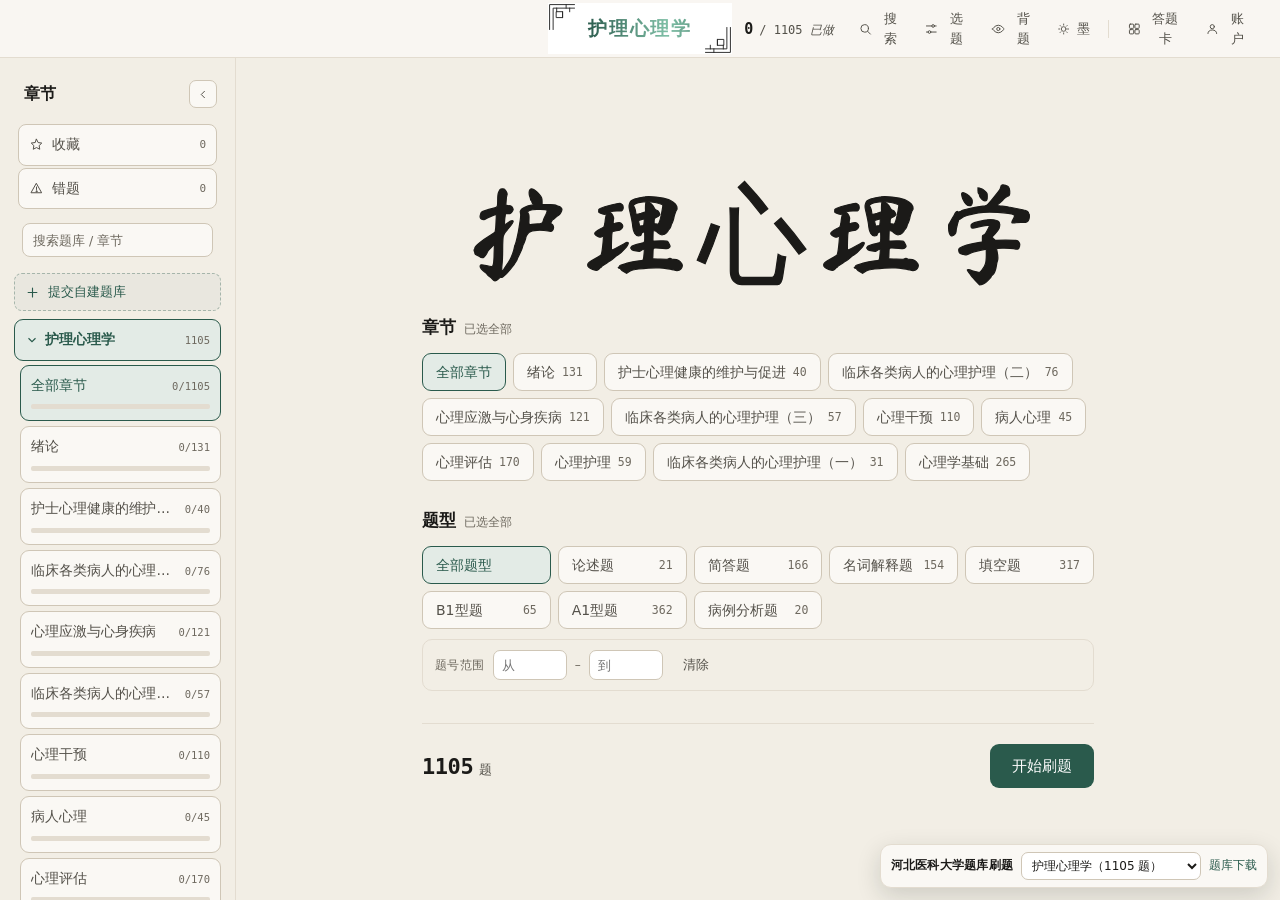
==== docs/index.html @ d05ee745 "新增忘记密码（验证码重置）+ 修复切课后筛选项残留导致题目为 0" ====
<!doctype html>
<html lang="zh-CN">
<head>
<meta charset="utf-8">
<meta name="viewport" content="width=device-width, initial-scale=1, viewport-fit=cover">
<title>冀医刷题</title>
<link rel="stylesheet" href="app.css">

<link rel="stylesheet" href="web.css">
<script src="mock-chrome.js"></script>
<script src="config.js"></script>
<script src="web-supabase.js"></script>
<script>window.__WEB_MODE__ = true;</script>
</head>
<body data-view="setup">
<div class="web-bar">
  <a class="web-brand" href="./">河北医科大学题库刷题</a>
  <select id="webCourse" title="切换题库"></select>
  <a class="web-link" href="download.html">题库下载</a>
</div>

<div class="drill-boot" id="drillBoot">
  <div class="boot-title" id="drillBootText">正在读取题库…</div>
  <div class="boot-bar"><i id="drillBar"></i></div>
  <div class="boot-sub" id="drillBootSub">请稍候</div>
  <div class="boot-hint" id="drillBootHint"></div>
</div>

<div class="rail-scrim" id="railScrim" aria-hidden="true"></div>
<div class="page-orn" aria-hidden="true" style="display:none">
  <svg class="po tl" viewBox="0 0 18 18"><path d="M.5 13.6C.5 6.6 6.6.5 13.6.5"/><path d="M.5 8.4C.5 4.2 4.2.5 8.4.5"/><path d="M13.6.5c2.6 0 3.9 1.5 3.3 3.3-.6 1.6-2.6 1.6-3.2.2"/></svg>
  <svg class="po tr" viewBox="0 0 18 18"><path d="M.5 13.6C.5 6.6 6.6.5 13.6.5"/><path d="M.5 8.4C.5 4.2 4.2.5 8.4.5"/><path d="M13.6.5c2.6 0 3.9 1.5 3.3 3.3-.6 1.6-2.6 1.6-3.2.2"/></svg>
  <svg class="po bl" viewBox="0 0 18 18"><path d="M.5 13.6C.5 6.6 6.6.5 13.6.5"/><path d="M.5 8.4C.5 4.2 4.2.5 8.4.5"/><path d="M13.6.5c2.6 0 3.9 1.5 3.3 3.3-.6 1.6-2.6 1.6-3.2.2"/></svg>
  <svg class="po br" viewBox="0 0 18 18"><path d="M.5 13.6C.5 6.6 6.6.5 13.6.5"/><path d="M.5 8.4C.5 4.2 4.2.5 8.4.5"/><path d="M13.6.5c2.6 0 3.9 1.5 3.3 3.3-.6 1.6-2.6 1.6-3.2.2"/></svg>
</div>



<div class="auth" id="account" data-open="false">
  <div class="auth-card">
    <button class="auth-close" id="accClose" aria-label="关闭">×</button>
    <h2 class="auth-title">我的账户</h2>
    <p class="auth-sub" id="accSub">用学号注册的账号</p>
    <div class="acc-verify" id="accVerify">
      <span class="acc-badge" id="accBadge">未认证</span>
      <button type="button" class="acc-apply" id="accApply">申请认证</button>
    </div>

    <div class="acc-stats">
      <div class="acc-stats-title">学习统计</div>
      <div class="acc-stats-rows">
        <div><span>今天</span><b id="accToday">0 题 · 0 分钟</b></div>
        <div><span>本周</span><b id="accWeek">0 题 · 0 分钟</b></div>
        <div><span>本月</span><b id="accMonth">0 题 · 0 分钟</b></div>
      </div>
      <div class="acc-stats-foot">
        <span>正确率 <b id="accRate">0%</b></span>
        <button type="button" class="acc-more" id="accStatsMore">查看详细 →</button>
      </div>
    </div>
    <label class="auth-field"><span>昵称</span><input id="accNick" maxlength="16" placeholder="冀医12345"></label>
    <p class="auth-msg" id="accMsg"></p>
    <div class="auth-acts">
      <button class="btn btn-primary" id="accSave">保存昵称</button>
      <button class="btn btn-ghost" id="accLogout">退出登录</button>
    </div>

    <div class="acc-pwd">
      <button type="button" class="acc-pwd-toggle" id="accPwdToggle">修改密码</button>
      <div class="acc-pwd-form" id="accPwdForm" hidden>
        <label class="auth-field"><span>当前密码</span><input id="accPwdOld" type="password" autocomplete="current-password" placeholder="现在用的密码"></label>
        <label class="auth-field"><span>新密码</span><input id="accPwdNew" type="password" autocomplete="new-password" placeholder="至少 8 位"></label>
        <label class="auth-field"><span>再输一次</span><input id="accPwdNew2" type="password" autocomplete="new-password" placeholder="再输一次新密码"></label>
        <p class="bank-msg" id="accPwdMsg"></p>
        <div class="auth-acts">
          <button class="btn btn-primary" id="accPwdSave">确认修改</button>
        </div>
      </div>
    </div>

    <div class="acc-pwd">
      <button type="button" class="acc-pwd-toggle" id="accProgToggle">进度导出 / 导入</button>
      <div class="acc-pwd-form" id="accProgForm" hidden>
        <p class="hint" style="font-size:11.5px;color:var(--ink-3);line-height:1.7;margin:0">
          换设备时：先点「导出」复制这段文字，到新设备里粘进下面的框，再点「导入」。
        </p>
        <textarea id="accProgJson" rows="4" style="width:100%;box-sizing:border-box;border:1px solid var(--line);border-radius:8px;padding:8px;font:12px/1.6 ui-monospace,Menlo,Consolas,monospace;resize:vertical"></textarea>
        <div class="auth-acts">
          <button type="button" class="btn btn-ghost" id="accProgExport">导出到文本框</button>
          <button type="button" class="btn btn-primary" id="accProgImport">从文本框导入</button>
        </div>
        <p class="bank-msg" id="accProgMsg"></p>
      </div>
    </div>
  </div>
</div>

<div class="auth" id="auth" data-open="false">
  <div class="auth-card">
    <button class="auth-close" id="authClose" aria-label="关闭">×</button>
    <h2 class="auth-title">登录 / 注册</h2>
    <p class="auth-sub">用学号注册，昵称自动生成，之后可以改。</p>
    <label class="auth-field"><span>学号</span><input id="authSid" inputmode="numeric" autocomplete="username" placeholder="2401xxxxxxxx"></label>
    <label class="auth-field"><span>密码</span><input id="authPass" type="password" autocomplete="current-password" placeholder="至少 8 位"></label>
    <p class="auth-msg" id="authMsg"></p>
    <div class="auth-acts">
      <button class="btn btn-primary" id="authLogin">登录</button>
      <button class="btn btn-ghost" id="authRegister">注册新账号</button>
    </div>
    <button type="button" class="auth-forgot" id="authForgot">忘记密码？</button>

    <div class="auth-reset" id="authReset" hidden>
      <p class="auth-sub" style="margin:4px 0 10px">输入学号申请验证码，找管理员要验证码后填进来重置。</p>
      <label class="auth-field"><span>学号</span><input id="resetSid" inputmode="numeric" placeholder="注册时用的学号"></label>
      <label class="auth-field"><span>验证码</span><input id="resetCode" inputmode="numeric" placeholder="6 位数字"></label>
      <label class="auth-field"><span>新密码</span><input id="resetPass" type="password" autocomplete="new-password" placeholder="至少 8 位"></label>
      <div class="auth-acts">
        <button class="btn btn-ghost" id="resetRequest">申请验证码</button>
        <button class="btn btn-primary" id="resetApply">重置密码</button>
      </div>
      <p class="auth-msg" id="resetMsg"></p>
      <button type="button" class="auth-forgot" id="resetBack">← 回到登录</button>
    </div>
  </div>
</div>
<header class="topbar">
  <div class="top-lead">
    <button class="rail-open" id="btnRailOpen" aria-label="打开侧栏" aria-controls="rail">
      <svg viewBox="0 0 24 24" aria-hidden="true"><path d="M4 7h16M4 12h16M4 17h16"/></svg>
    </button>
  </div>
  <div class="brand">
    <div class="brand-frame">
      <b id="brandName">题库</b>
    </div>
  </div>
  <div class="top-right">
    <div class="meter"><b id="doneN">0</b><span>/ <span id="totalN">734</span><em class="lbl"> 已做</em></span></div>
    <div class="top-acts">
      <button class="icon-btn" id="btnSearch" title="搜索题目" aria-label="搜索题目">
        <svg viewBox="0 0 24 24"><circle cx="11" cy="11" r="6.2"/><path d="M15.8 15.8L20.4 20.4"/></svg><span>搜索</span>
      </button>
      <button class="icon-btn" id="btnSetup" title="重新选择题型" aria-label="重新选择题型">
        <svg viewBox="0 0 24 24"><path d="M4 7h9M17 7h3M4 17h3M11 17h9"/><circle cx="15" cy="7" r="2.2"/><circle cx="9" cy="17" r="2.2"/></svg><span>选题</span>
      </button>
      <button class="icon-btn" id="btnMode" title="切换刷题 / 背题" aria-label="切换刷题或背题" aria-pressed="false">
        <svg viewBox="0 0 24 24"><path d="M2.6 12S6.2 5.8 12 5.8 21.4 12 21.4 12 17.8 18.2 12 18.2 2.6 12 2.6 12z"/><circle cx="12" cy="12" r="2.6"/></svg><span>背题</span>
      </button>
      <button class="icon-btn" id="btnTheme" title="切换主题">
        <svg viewBox="0 0 24 24"><circle cx="12" cy="12" r="4.2"/><path d="M12 3v2M12 19v2M3 12h2M19 12h2M5.6 5.6l1.4 1.4M17 17l1.4 1.4M18.4 5.6L17 7M7 17l-1.4 1.4"/></svg><span id="themeName">墨</span>
      </button>
      <div class="divider"></div>
      <button class="icon-btn" id="btnSheet" title="答题卡">
        <svg viewBox="0 0 24 24"><rect x="4" y="4" width="7" height="7" rx="1.4"/><rect x="13" y="4" width="7" height="7" rx="1.4"/><rect x="4" y="13" width="7" height="7" rx="1.4"/><rect x="13" y="13" width="7" height="7" rx="1.4"/></svg><span>答题卡</span>
      </button>
      <button class="icon-btn" id="btnAccount" title="我的账户" hidden>
        <svg viewBox="0 0 24 24"><circle cx="12" cy="8.2" r="3.4"/><path d="M4.8 19.4c0-3.6 3.2-5.8 7.2-5.8s7.2 2.2 7.2 5.8"/></svg><span>账户</span>
      </button>
    </div>
  </div>
  <div class="global-track"><i id="globalBar"></i></div>
</header>

<div class="layout">
  <aside class="rail" id="rail">
    <div class="rail-head">
      <span class="rail-title">章节</span>
      <button class="rail-toggle" id="btnRail" aria-label="折叠侧栏" aria-expanded="true">
        <svg viewBox="0 0 24 24" aria-hidden="true"><path d="M14.5 6.5L9 12l5.5 5.5"/></svg>
      </button>
    </div>
    <div class="rail-jumps">
      <button class="rail-jump" data-kind="star" id="jumpStar">
        <svg viewBox="0 0 24 24" aria-hidden="true"><path d="M12 3.6l2.6 5.3 5.8.8-4.2 4.1 1 5.8-5.2-2.7-5.2 2.7 1-5.8L3.6 9.7l5.8-.8z"/></svg>
        <span class="t">收藏</span><span class="n" id="jumpStarN">0</span>
      </button>
      <button class="rail-jump" data-kind="wrong" id="jumpWrong" aria-expanded="false">
        <svg viewBox="0 0 24 24" aria-hidden="true"><path d="M12 4.2l8.2 14.6H3.8z"/><path d="M12 9.6v4"/><circle cx="12" cy="16.4" r=".9"/></svg>
        <span class="t">错题</span><span class="n" id="jumpWrongN">0</span>
      </button>
    </div>
    <div class="rail-search">
      <input id="railSearch" type="search" placeholder="搜索题库 / 章节" autocomplete="off">
    </div>
    <div id="railList"></div>
    <div class="rail-foot">
      <button id="btnStats" class="rail-stats-btn">
        <svg viewBox="0 0 24 24" aria-hidden="true"><path d="M4 20V10M10 20V4M16 20v-7M22 20H2"/></svg>
        <span>学习统计</span>
      </button>
      <button id="btnCache" class="rail-stats-btn">
        <svg viewBox="0 0 24 24" aria-hidden="true"><path d="M4 7h16M9 7V4h6v3M6 7l1 13h10l1-13"/></svg>
        <span>题库缓存</span>
      </button>
      <button id="btnAddQ" class="rail-stats-btn">
        <svg viewBox="0 0 24 24" aria-hidden="true"><path d="M12 5v14M5 12h14"/></svg>
        <span>新增题目</span>
      </button>
      <button id="btnReset">重置全部进度</button>
      <span class="hint" id="railHint">进度只存在这台设备上，不上传。</span>
    </div>
  </aside>

  <main class="stage">
    <section class="setup" id="setup">
      <div class="setup-inner">
        <header class="setup-head">
          <div class="crest">
            <h1 class="crest-title">流行病学</h1>
          </div>
        </header>

        <div class="setup-group">
          <div class="setup-label">章节 <span class="hint" id="chHint">已选全部</span></div>
          <div class="chips" id="chipsCh"></div>
        </div>

        <div class="setup-group">
          <div class="setup-label">题型 <span class="hint" id="typeHint">已选全部</span></div>
          <div class="chips chips-grid" id="chipsType"></div>
        </div>

        <div class="setup-range">
          <span class="setup-range-label">题号范围</span>
          <input id="rangeFrom" type="number" min="1" inputmode="numeric" placeholder="从">
          <span class="setup-range-dash">–</span>
          <input id="rangeTo" type="number" min="1" inputmode="numeric" placeholder="到">
          <button type="button" class="mini" id="rangeClear">清除</button>
        </div>

        <div class="setup-foot">
          <div class="setup-count"><b id="pickCount">734</b> 题<span id="pickNote"></span></div>
          <div class="setup-acts">
            <button class="btn btn-ghost" id="btnResume" hidden>继续上次</button>
            <button class="btn btn-primary" id="btnStart">开始刷题</button>
          </div>
        </div>
      </div>
    </section>

    <section class="listview" id="listview">
      <div class="lv-inner">
        <header class="lv-head">
          <h2 id="lvTitle">收藏</h2>
          <span class="sub" id="lvSub"></span>
          <button class="btn btn-ghost lv-reset" id="btnResetRange" hidden>重刷这一范围</button>
        </header>
        <div class="lv-filter" id="lvChapterBox" hidden>
          <span class="lv-filter-label">章节</span>
          <div class="lv-types" id="lvChapters"></div>
        </div>
        <div class="lv-filter" id="lvFailBox" hidden>
          <span class="lv-filter-label">错了</span>
          <div class="lv-types" id="lvFails"></div>
        </div>
        <div class="lv-filter" id="lvStreakBox" hidden>
          <span class="lv-filter-label">连对</span>
          <div class="lv-types" id="lvStreaks"></div>
        </div>
        <div class="lv-filter">
          <span class="lv-filter-label">题型</span>
          <div class="lv-types" id="lvTypes"></div>
        </div>
        <div class="lv-grid" id="lvGrid"></div>
        <div class="lv-legend">
          <span><i data-s="2"></i>会了</span>
          <span><i data-s="1"></i>模糊</span>
          <span><i data-s="0"></i>不会</span>
          <span><i data-s=""></i>没做</span>
        </div>
        <p class="lv-empty" id="lvEmpty" hidden></p>
      </div>
    </section>

    <div class="stage-main">
    <article class="card" id="card" aria-live="polite">
      <div class="card-meta">
        <span class="qno" id="qno">Q 001</span>
        <span class="badge" id="qtype">简答题</span>
        <button class="star-btn" id="btnStar" aria-pressed="false" aria-label="收藏这道题" title="收藏">
          <svg viewBox="0 0 24 24"><path d="M12 3.6l2.6 5.3 5.8.8-4.2 4.1 1 5.8-5.2-2.7-5.2 2.7 1-5.8L3.6 9.7l5.8-.8z"/></svg>
        </button>
        <span class="chap-tag" id="qchap">绪论</span>
      </div>
      <div class="card-body">
        <h1 class="stem" id="stem"></h1>
        <ul class="opts" id="opts" hidden></ul>
        <p class="opts-note" id="optsNote" hidden></p>
        <div class="answer" id="answer">
          <div class="ans-head"><i class="dot"></i>结果 · 标准答案</div>
          <div class="ans-body" id="ansBody"></div>
        </div>

        <section class="explain" id="explain" hidden>
          <div class="explain-head">
            <h3>解析<span class="ex-ver" id="exVer"></span></h3>
            <div class="explain-acts">
              <button type="button" class="ex-btn" id="exHistory" hidden>历史</button>
              <button type="button" class="ex-btn" id="exEdit" hidden>编辑</button>
              <button type="button" class="ex-btn ex-del" id="exDelete" hidden>删除</button>
            </div>
          </div>
          <div class="explain-meta" id="exMeta"></div>
          <div class="explain-body" id="exBody"></div>
          <p class="explain-empty" id="exEmpty" hidden>还没有解析，来做第一个写的人。</p>
          <form class="explain-form" id="exForm" hidden>
            <textarea id="exInput" rows="4" maxlength="4000" placeholder="写解析：这题考什么、为什么选它、容易错在哪…"></textarea>
            <div class="explain-form-acts">
              <span class="explain-msg" id="exMsg"></span>
              <button type="button" class="btn btn-ghost" id="exCancel">取消</button>
              <button type="submit" class="btn btn-primary" id="exSave">保存</button>
            </div>
          </form>
        </section>

        <section class="discuss" id="discuss" hidden>
          <div class="discuss-head">
            <h3>讨论<span class="dn" id="discussN">0</span></h3>
            <button type="button" class="discuss-login" id="discussLogin" hidden>登录后发言</button>
            <button type="button" class="discuss-me" id="discussMe" hidden>我的账户</button>
          </div>
          <div class="discuss-bar">
            <div class="discuss-sort" id="discussSort">
              <button type="button" data-sort="likes" data-on="1">最赞</button>
              <button type="button" data-sort="new" data-on="0">最新</button>
            </div>
            <button type="button" class="discuss-mistake" id="discussMistake" hidden>
              这题我也错了 <b>0</b>
            </button>
          </div>
          <div class="discuss-stat" id="discussStat" hidden></div>
          <form class="discuss-form" id="discussForm" hidden>
            <div class="discuss-field">
              <textarea id="discussInput" maxlength="500" rows="2" placeholder="说点什么：这题怎么记、哪里容易错…"></textarea>
              <span class="discuss-count" id="discussCount" hidden>至少写 6 个字</span>
            </div>
            <div class="discuss-tags" id="discussTags">
              <button type="button" class="dtag" data-tag="争议">有争议</button>
              <button type="button" class="dtag" data-tag="粗心">粗心错的</button>
              <button type="button" class="dtag" data-tag="不会">知识点不会</button>
              <button type="button" class="dtag" data-tag="考点">这是考点</button>
            </div>
            <div class="discuss-acts">
              <span class="discuss-hint" id="discussHint"></span>
              <button type="submit" class="btn btn-primary" id="discussSend">发送</button>
            </div>
          </form>
          <ul class="discuss-list" id="discussList"></ul>
          <button type="button" class="discuss-more" id="discussMore" hidden>展开全部</button>
          <div class="discuss-total">共 <b id="discussTotal">0</b> 条评论</div>
        </section>
      </div>

      <div class="card-acts">
        <button class="btn btn-primary" id="btnReveal"><span class="lbl">看答案</span> <kbd>空格</kbd></button>
        <button class="btn btn-ghost" id="btnSubmit" hidden>提交作答</button>
        <div class="rate" id="rate">
          <span class="rate-label">自评</span>
          <button data-r="2" aria-pressed="false"><span class="mark">1</span>会了</button>
          <button data-r="1" aria-pressed="false"><span class="mark">2</span>模糊</button>
          <button data-r="0" aria-pressed="false"><span class="mark">3</span>不会</button>
        </div>
        <div class="right">
          <button class="btn btn-ghost" id="btnPrev">上一题</button>
          <button class="btn btn-ghost" id="btnNext">下一题</button>
        </div>
      </div>
    </article>
    </div>

    <div class="stage-foot">
      <span class="pos"><b id="posN">1</b> / <span id="posT">734</span></span>
      <span id="filterTag" class="pos"></span>
      <span id="roundStat" class="round"></span>
      <div class="right">
        <button class="mini" id="btnOnlyStar">只看收藏</button>
        <button class="mini" id="btnRand">随机顺序</button>
        <button class="mini" id="btnOnlyTodo">只看没掌握</button>
      </div>
    </div>

    <div class="empty" id="empty">
      <h2>这个筛选下没有题</h2>
      <p>换个章节、题型或「只看没掌握」的开关试试。</p>
      <button class="btn btn-ghost" id="btnClearFilter">清除筛选</button>
    </div>
  </main>
</div>

<div class="sheet" id="sheet">
  <div class="sheet-scrim" data-act="close"></div>
  <div class="sheet-panel">
    <div class="sheet-top">
      <span class="sheet-title">答题卡</span>
      <span class="sheet-stats" id="sheetStats"></span>
      <div class="sheet-legend">
        <span class="lg"><i class="dotm" data-s="2"></i>会了</span>
        <span class="lg"><i class="dotm" data-s="1"></i>模糊</span>
        <span class="lg"><i class="dotm" data-s="0"></i>不会</span>
        <span class="lg"><i class="dotm" data-s=""></i>没做</span>
      </div>
      <button class="icon-btn" data-act="close" aria-label="关闭">✕</button>
    </div>
    <div class="sheet-body" id="sheetBody"></div>
  </div>
</div>

<div class="sheet" id="search">
  <div class="sheet-scrim" data-act="close-search"></div>
  <div class="sheet-panel">
    <div class="sheet-top">
      <span class="sheet-title">搜索</span>
      <select id="searchCourse" class="search-select" aria-label="选择题库"></select>
      <input id="searchInput" class="search-input" type="search" placeholder="搜索题干和标准答案" autocomplete="off" spellcheck="false">
      <button class="icon-btn" data-act="close-search" aria-label="关闭搜索">✕</button>
    </div>
    <div class="sheet-body" id="searchBody"></div>
  </div>
</div>

<!-- 新增题目 -->
<div class="addq-modal" id="addqModal" data-open="false" role="dialog" aria-modal="true" aria-label="新增题目">
  <div class="addq-box">
    <header class="addq-head">
      <b>新增题目</b>
      <button class="addq-close" id="addqClose" aria-label="关闭">×</button>
    </header>

    <div class="addq-target">
      <label class="addq-field"><span>加到题库</span><select id="addqCourse"></select></label>
      <label class="addq-field"><span>章节</span><select id="addqChapter"></select></label>
      <label class="addq-field"><span>题型</span><select id="addqType"></select></label>
      <div class="addq-newch">
        <button type="button" class="addq-mini" id="addqNewChapterBtn">＋新建章节</button>
        <input id="addqNewChapter" placeholder="新章节名" hidden>
      </div>
    </div>

    <div class="addq-tabs" id="addqTabs">
      <button type="button" data-m="text" aria-pressed="true">粘贴原文</button>
      <button type="button" data-m="form" aria-pressed="false">逐项填写</button>
      <button type="button" data-m="json" aria-pressed="false">题库文件</button>
    </div>

    <section class="addq-pane" id="addqPaneText">
      <p class="addq-tip">整段贴进来，能识别「题干 + A. B. C. D. E. 选项 + 答案」。一次可以贴多道，用空行隔开。</p>
      <textarea id="addqText" placeholder="1. 题干内容&#10;A. 选项一&#10;B. 选项二&#10;C. 选项三&#10;D. 选项四&#10;答案：B&#10;&#10;2. 下一道题…"></textarea>
    </section>

    <section class="addq-pane" id="addqPaneForm" hidden>
      <label class="addq-field"><span>题干</span><textarea id="addqStem" rows="2" placeholder="题干"></textarea></label>
      <div class="addq-opts" id="addqOpts"></div>
      <button type="button" class="addq-mini" id="addqAddOpt">＋加一个选项</button>
      <label class="addq-field"><span>答案</span><input id="addqAnswer" placeholder="A 或 A,C；主观题填参考答案"></label>
      <label class="addq-field"><span>解析</span><textarea id="addqEx" rows="2" placeholder="可留空"></textarea></label>
    </section>

    <section class="addq-pane" id="addqPaneJson" hidden>
      <p class="addq-tip">格式和提交自建题库一致（hebmu-bank-v1）。可以粘贴，也可以选文件（.json / .js，内容是 JSON）。</p>
      <textarea id="addqJson" placeholder='{ "format": "hebmu-bank-v1", "name": "…", "questions": [ … ] }'></textarea>
      <div class="addq-file">
        <label class="bank-file-btn">选择文件<input type="file" id="addqFile" accept=".json,.js,application/json" hidden></label>
        <span class="addq-file-name" id="addqFileName">未选择</span>
      </div>
    </section>

    <div class="addq-parse-row">
      <span class="addq-msg" id="addqMsg"></span>
      <button type="button" class="btn btn-primary" id="addqParse">解析</button>
    </div>

    <section class="addq-preview" id="addqPreview" hidden>
      <div class="addq-pv-head">
        <label class="addq-all"><input type="checkbox" id="addqAll" checked> 全选</label>
        <select id="addqTypeFilter" class="addq-type-filter"></select>
        <span class="addq-count" id="addqCount"></span>
      </div>
      <div class="addq-pv-list" id="addqPvList"></div>
      <div class="addq-pv-acts">
        <button type="button" class="btn btn-ghost" id="addqDiscard">清空</button>
        <button type="button" class="btn btn-primary" id="addqCommit">加入题库</button>
      </div>
    </section>

    <section class="addq-local" id="addqLocal">
      <div class="addq-local-head">我在本机加的题 <span id="addqLocalN">0</span></div>
      <div class="addq-local-list" id="addqLocalList"></div>
    </section>
  </div>
</div>

<!-- 解析历史 -->
<div class="hist-modal" id="histModal" data-open="false" role="dialog" aria-modal="true" aria-label="解析历史">
  <div class="hist-box">
    <header class="hist-head"><b>解析历史</b><button class="hist-close" id="histClose" aria-label="关闭">×</button></header>
    <div class="hist-list" id="histList"></div>
    <p class="hist-tip">只读：可以查看每一版和修改人，不提供回滚。</p>
  </div>
</div>

<script src="course-index.js"></script>
<script src="data.js"></script>
<script src="cache.js"></script>
<script src="app.js"></script>
<script src="web-boot.js"></script>

<!-- 学习统计弹窗 -->
<div class="stats-modal" id="statsModal" data-open="false" role="dialog" aria-modal="true" aria-label="学习统计">
  <div class="stats-box">
    <header class="stats-head">
      <b>学习统计</b>
      <button class="stats-close" id="statsClose" aria-label="关闭">×</button>
    </header>
    <div class="stats-tabs" id="statsTabs">
      <button data-r="day" aria-pressed="true">今天</button>
      <button data-r="week" aria-pressed="false">本周</button>
      <button data-r="month" aria-pressed="false">本月</button>
      <button data-r="all" aria-pressed="false">全部</button>
    </div>
    <div class="stats-nums">
      <div class="sn"><b id="snDone">0</b><span>做了</span></div>
      <div class="sn ok"><b id="snOk">0</b><span>对</span></div>
      <div class="sn bad"><b id="snBad">0</b><span>错</span></div>
    </div>
    <div class="stats-meta">
      <span>正确率 <b id="snRate">0%</b></span>
      <span>用时 <b id="snTime">0 分钟</b></span>
    </div>
    <div class="stats-chart" id="statsChart"></div>
  </div>
</div>
<!-- 自建题库导入 -->
<div class="bank-modal" id="bankModal" data-open="false" role="dialog" aria-modal="true" aria-label="提交自建题库">
  <div class="bank-box">
    <header class="bank-head">
      <b>提交自建题库</b>
      <button class="bank-close" id="bankClose" aria-label="关闭">×</button>
    </header>

    <div class="bank-tabs" id="bankTabs">
      <button data-t="prompt" aria-pressed="true">① 复制提示词</button>
      <button data-t="import" aria-pressed="false">② 导入题库</button>
    </div>

    <section class="bank-pane" id="panePrompt">
      <p class="bank-tip">把下面整段提示词复制给任意 AI（ChatGPT / DeepSeek / Kimi 都行），再把你手上的题目发它，它会输出标准 JSON。</p>
      <textarea class="bank-prompt" id="bankPrompt" readonly spellcheck="false"></textarea>
      <div class="bank-acts">
        <button class="btn btn-primary" id="copyPrompt">复制提示词</button>
      </div>
    </section>

    <section class="bank-pane" id="paneImport" hidden>
      <p class="bank-tip">把 AI 生成的 JSON 粘进来，或直接选文件。导入后会出现在左侧题库列表里，只存在你这台设备。</p>
      <textarea class="bank-json" id="bankJson" placeholder='粘贴 JSON，例如：&#10;{ "format": "hebmu-bank-v1", "name": "我的题库", "questions": [ ... ] }' spellcheck="false"></textarea>
      <div class="bank-file">
        <label class="bank-file-btn">选择 JSON 文件<input type="file" id="bankFile" accept=".json,application/json" hidden></label>
        <span class="bank-file-name" id="bankFileName">未选择文件</span>
      </div>
      <p class="bank-msg" id="bankMsg"></p>
      <div class="bank-acts">
        <button class="btn btn-ghost" id="bankSubmit">提交到服务器</button>
        <button class="btn btn-primary" id="bankImport">导入到本机</button>
      </div>
    </section>
  </div>
</div>
<!-- 题库缓存管理 -->
<div class="cache-modal" id="cacheModal" data-open="false" role="dialog" aria-modal="true" aria-label="题库缓存">
  <div class="cache-box">
    <header class="cache-head">
      <b>题库缓存</b>
      <button class="cache-close" id="cacheClose" aria-label="关闭">×</button>
    </header>
    <p class="cache-tip">缓存在本机的题库，删掉后下次打开会重新从学校拉取。</p>
    <div class="cache-list" id="cacheList"></div>
    <div class="cache-subs" id="cacheSubs" hidden>
      <div class="cache-sep">我提交的题目</div>
      <div class="cache-sub-list" id="cacheSubsList"></div>
    </div>
    <div class="cache-acts">
      <button class="btn btn-ghost" id="cacheClearAll">全部清除</button>
      <button class="btn btn-primary" id="cacheCloseBtn">关闭</button>
    </div>
  </div>
</div>
</body>
</html>
---- docs/app.css ----
@font-face{font-family:'BrushTitle';src:url([data-uri]) format('woff2');font-weight:400;font-style:normal;font-display:swap}
/* ---------- 设计变量（颜色、字体、尺寸） ---------- */
:root{
  --sans:"PingFang SC","Hiragino Sans GB","Microsoft YaHei","Source Han Sans SC",system-ui,-apple-system,sans-serif;
  --mono:ui-monospace,"Cascadia Mono","SF Mono",Menlo,Consolas,monospace;
  --r:14px;
  --ease:cubic-bezier(.22,1,.36,1);
  --topbar:58px;
  --rail:236px;

  /* ==========================================================================
     字号 · 想整体调大调小，只改下面的 --fs
     --------------------------------------------------------------------------
     --fs:   整体缩放系数。1 = 默认，1.15 = 放大 15%，0.9 = 缩小 10%。
             改完保存，然后在 edge://extensions 里点一次「刷新」，重开刷题页生效。
     下面各条是各类文字的基础字号（已经乘上 --fs）：
       想单独放大题干、但选项不变，就只改 --fs-stem 里的 20px，别动 --fs。
     注意：窄屏 / 矮屏还有两处按比例缩小（约 92% / 90%），那是乘在变量上的，
          所以这里调大之后，手机上也会跟着按比例变大，不用另外改。
     ========================================================================== */
  --fs: 1;
  --fs-stem:    calc(20px   * var(--fs));   /* 题干 */
  --fs-opt:     calc(15.5px * var(--fs));   /* 选项 */
  --fs-ans:     calc(16px   * var(--fs));   /* 标准答案 / 参考答案（灰框里） */
  --fs-explain: calc(13.5px * var(--fs));   /* 解析正文 */
  --fs-discuss: calc(14px   * var(--fs));   /* 讨论区正文 */

  /* ==========================================================================
     排版 · 空格、换行、段首缩进
     --------------------------------------------------------------------------
     这三个都是乘数，1 = 保持默认：
       --lh      行高（换行的松紧）。1.15 = 行距更松，0.9 = 更紧
       --indent  段首缩进。默认 0（不缩进）；写 2 就是首行缩进两个字
       --para    段落之间的空隙。1.3 = 题干和选项、解析之间更空一点
     只想让解析缩进、题干不缩进？把下面 .explain-body 里的 text-indent 改成 2em 即可，
     不要动 --indent（那是全局生效的）。
     ========================================================================== */
  --lh: 1;
  --indent: 0;
  --para: 1;
  /* 字间距（额外加的）：0 = 默认；0.5px 就是每个字之间再空半像素 */
  --tracking: 0;
}
html[data-theme="ink"]{
  --paper:#FAF8F4; --paper-2:#F2EEE5; --paper-3:#EDE8DD;
  --ink:#1B1A18; --ink-2:#54514A; --ink-3:#6E695F;
  --line:#E3DCD0; --line-2:#CFC6B6;
  --accent:#2A5A4C; --accent-ink:#FFFFFF; --accent-soft:#E3EBE6;
  --ok:#2C7157; --warn:#8A5D18; --bad:#A63A2C;
  --ok-soft:#E2EFE8; --warn-soft:#F4EBD8; --bad-soft:#F5E3DF;
  --sel:#DCE8E1;
  color-scheme:light;
}
html[data-theme="night"]{
  --paper:#141619; --paper-2:#1B1E22; --paper-3:#22262B;
  --ink:#E9E6DF; --ink-2:#A9A49A; --ink-3:#8C877E;
  --line:#2B3036; --line-2:#3B4149;
  --accent:#83B7A7; --accent-ink:#0E1214; --accent-soft:#1E2A27;
  --ok:#74BE9B; --warn:#D0A05C; --bad:#DF8577;
  --ok-soft:#182722; --warn-soft:#2A2418; --bad-soft:#2A1D1A;
  --sel:#243430;
  color-scheme:dark;
}
html[data-theme="sea"]{
  --paper:#F4F7FB; --paper-2:#E9EFF6; --paper-3:#DFE7F1;
  --ink:#161F2D; --ink-2:#4B5768; --ink-3:#5F6A7C;
  --line:#DBE2ED; --line-2:#C2CCDC;
  --accent:#1E3A66; --accent-ink:#FFFFFF; --accent-soft:#E2E9F3;
  --ok:#2A6C58; --warn:#996618; --bad:#A3392F;
  --ok-soft:#E1EDE8; --warn-soft:#F2EAD8; --bad-soft:#F4E2DE;
  --sel:#DDE6F2;
  color-scheme:light;
}

*{box-sizing:border-box}
[hidden]{display:none!important}
html,body{min-height:100%}
html{background:var(--paper-2)}
body{
  margin:0; background:transparent; color:var(--ink);
  font-family:var(--sans); font-size:16px; line-height:1.6;
  -webkit-font-smoothing:antialiased; text-rendering:optimizeLegibility;
  overscroll-behavior:none;
}
::selection{background:var(--sel);color:var(--ink)}
:focus-visible{outline:2px solid var(--accent); outline-offset:2px; border-radius:4px}
button{font:inherit;color:inherit;background:none;border:0;cursor:pointer}
button:disabled{opacity:.38;cursor:not-allowed}
*{scrollbar-width:thin;scrollbar-color:var(--line-2) transparent}
::-webkit-scrollbar{width:10px;height:10px}
::-webkit-scrollbar-thumb{background:var(--line-2);border-radius:99px;border:3px solid var(--paper)}
::-webkit-scrollbar-track{background:transparent}

/* ---------- 顶栏 ---------- */
.topbar{
  position:sticky;top:0;z-index:30;height:var(--topbar);
  display:grid;grid-template-columns:1fr auto 1fr;align-items:center;gap:12px;padding:0 20px;
  background:color-mix(in srgb,var(--paper) 88%,transparent);
  backdrop-filter:blur(12px);border-bottom:1px solid var(--line);
}
.top-lead{min-width:0}
.top-right{justify-self:end;display:flex;align-items:center;gap:14px;min-width:0}
.brand{justify-self:center;display:flex;align-items:center;min-width:0}
.brand-frame{
  position:relative;display:inline-flex;align-items:center;
  padding:10px clamp(30px,3vw,42px);background:#fff;
}
/* 两角回纹（双线回折），黑白 */
.brand-frame::before,
.brand-frame::after{
  content:'';position:absolute;width:26px;height:26px;pointer-events:none;
  background:url("data:image/svg+xml,%3Csvg xmlns='http://www.w3.org/2000/svg' viewBox='0 0 44 44'%3E%3Cg fill='none' stroke='%23111' stroke-width='1.6' stroke-linecap='square'%3E%3Cpath d='M1 43V1h42'/%3E%3Cpath d='M7 43V7h36'/%3E%3Cpath d='M13 13h10v10H13z'/%3E%3Cpath d='M13 7v6M23 13v10'/%3E%3Cpath d='M29 1v6M35 7v6'/%3E%3C/g%3E%3C/svg%3E") no-repeat center/contain;
  opacity:.9;
}
.brand-frame::before{left:1px;top:1px}
.brand-frame::after{right:1px;bottom:1px;transform:scale(-1,-1)}
.brand-frame b{
  font-size:19px;font-weight:700;letter-spacing:.09em;white-space:nowrap;padding:0 2px;
  background:linear-gradient(90deg,#2A5A4C,#7FBFA6,#2A5A4C,#1E2A26,#2A5A4C);
  background-size:300% 100%;
  -webkit-background-clip:text;background-clip:text;color:transparent;
  animation:brandflow 4s linear infinite;
}
@keyframes brandflow{0%{background-position:0% 50%}100%{background-position:300% 50%}}
.bg-glow{position:absolute;inset:0;width:100%;height:100%;overflow:visible;pointer-events:none}
.bg-glow rect{
  fill:none;stroke:var(--accent);stroke-width:1.2;vector-effect:non-scaling-stroke;
  stroke-dasharray:6 94;stroke-linecap:round;opacity:.75;
  animation:bgflow 7s linear infinite;
}
@keyframes bgflow{from{stroke-dashoffset:0}to{stroke-dashoffset:-100}}
.bfc{position:absolute;width:20px;height:20px;color:var(--accent);opacity:.85;overflow:visible;pointer-events:none}
.bfc path{fill:none;stroke:currentColor;stroke-width:1;stroke-linecap:round}
.bfc.tl{left:-1px;top:-1px}
.bfc.tr{right:-1px;top:-1px;transform:scaleX(-1)}
.bfc.bl{left:-1px;bottom:-1px;transform:scaleY(-1)}
.bfc.br{right:-1px;bottom:-1px;transform:scale(-1,-1)}
.meter{display:flex;align-items:baseline;gap:6px;font-family:var(--mono);font-size:12px;color:var(--ink-2);white-space:nowrap}
.meter b{font-size:15px;color:var(--ink);font-weight:600}
.top-acts{display:flex;align-items:center;gap:2px}
.icon-btn{
  height:34px;min-width:34px;padding:0 10px;border-radius:9px;display:inline-flex;align-items:center;justify-content:center;gap:6px;
  font-size:12.5px;color:var(--ink-2);letter-spacing:.01em;transition:background .18s var(--ease),color .18s
}
.icon-btn:hover{background:var(--paper-2);color:var(--ink)}
.icon-btn[aria-pressed="true"]{background:var(--accent-soft);color:var(--accent)}
.icon-btn svg{width:16px;height:16px;stroke:currentColor;fill:none;stroke-width:1.6;stroke-linecap:round;stroke-linejoin:round}
.divider{width:1px;height:18px;background:var(--line);margin:0 6px}
.global-track{position:absolute;left:0;right:0;bottom:-1px;height:2px;background:transparent}
.global-track i{display:block;height:100%;background:var(--accent);width:100%;transform:scaleX(0);transform-origin:left center;transition:transform .5s var(--ease)}

/* ---------- 整体布局 ---------- */
.layout{display:grid;grid-template-columns:var(--rail) 1fr;min-height:calc(100dvh - var(--topbar));position:relative;z-index:1;align-items:start}
.rail{
  border-right:1px solid var(--line);padding:22px 14px 16px;
  display:flex;flex-direction:column;gap:4px;
  position:sticky;top:var(--topbar);height:calc(100dvh - var(--topbar));overflow:auto;
}
.rail-head{
  display:flex;align-items:center;justify-content:space-between;gap:6px;
  padding:0 4px 10px 10px;
}
.rail-title{
  font-size:16px;font-weight:800;letter-spacing:.02em;color:var(--ink);
}
.rail-search{padding:0 8px 10px}
.rail-search input{
  width:100%;height:34px;padding:0 10px;border-radius:8px;
  border:1px solid var(--line-2);background:var(--paper);color:var(--ink);
  font:inherit;font-size:12.5px;
}
.rail-search input::placeholder{color:var(--ink-3)}
.rail-course{
  display:flex;align-items:center;gap:6px;width:100%;text-align:left;
  padding:9px 10px;border-radius:9px;margin-top:6px;
  background:var(--paper);border:1px solid var(--line-2);
  color:var(--ink-2);font-size:13.5px;font-weight:600;
}
.rail-course:hover{border-color:var(--ink-3);color:var(--ink)}
.rail-course[data-active="true"]{border-color:var(--accent);background:var(--accent-soft);color:var(--accent)}
.rail-course .cn{flex:1;min-width:0;overflow:hidden;text-overflow:ellipsis;white-space:nowrap}
.rail-course .cc{font-family:var(--mono);font-size:10.5px;font-weight:400;color:var(--ink-3)}
.rail-course .cv{width:14px;height:14px;flex:0 0 auto;transition:transform .2s}
.rail-course[data-open="true"] .cv{transform:rotate(90deg)}
.rail-chapters{padding:4px 0 6px 6px}
.rail-jumps{display:flex;flex-direction:column;gap:2px;padding:2px 4px 10px}
.rail-jump{
  display:flex;align-items:center;gap:8px;width:100%;text-align:left;
  padding:9px 10px;border-radius:8px;color:var(--ink-2);
  background:var(--paper);border:1px solid var(--line-2);
  transition:background .16s var(--ease),color .16s,border-color .16s;
}
.rail-jump:hover{background:var(--paper-2);color:var(--ink);border-color:var(--ink-3)}
.rail-jump svg{width:15px;height:15px;flex:0 0 auto;fill:none;stroke:currentColor;stroke-width:1.6;stroke-linejoin:round;stroke-linecap:round}
.rail-jump .t{font-size:13.5px;font-weight:500;flex:1}
.rail-jump .n{font-family:var(--mono);font-size:11px;color:var(--ink-3)}
.rail-jump[aria-current="true"]{background:var(--accent-soft);color:var(--accent)}
.rail-jump[aria-current="true"] .n{color:var(--accent)}
.rail-toggle{
  width:28px;height:28px;flex:0 0 auto;border-radius:7px;
  display:flex;align-items:center;justify-content:center;color:var(--ink-2);
  background:var(--paper);border:1px solid var(--line-2);
  transition:background .16s var(--ease),color .16s,border-color .16s;
}
.rail-toggle:hover{background:var(--paper-2);color:var(--ink);border-color:var(--ink-3)}
.rail-toggle svg{width:15px;height:15px;fill:none;stroke:currentColor;stroke-width:1.7;stroke-linecap:round;stroke-linejoin:round;transition:transform .24s var(--ease)}
body[data-rail="collapsed"] .rail-toggle svg{transform:rotate(180deg)}

body[data-rail="collapsed"] .layout{grid-template-columns:64px 1fr}
body[data-rail="collapsed"] .rail{padding:14px 8px}
body[data-rail="collapsed"] .rail-head{justify-content:center;padding:0}
body[data-rail="collapsed"] .rail-title,
body[data-rail="collapsed"] .rail-search,
body[data-rail="collapsed"] .rail-jumps,
body[data-rail="collapsed"] #railList,
body[data-rail="collapsed"] .rail-foot{display:none}
body[data-rail="collapsed"] .rail-toggle{
  width:40px;height:40px;border-radius:10px;
  background:var(--accent);color:var(--accent-ink);border-color:var(--accent);
}
body[data-rail="collapsed"] .rail-toggle:hover{background:var(--accent);color:var(--accent-ink);filter:brightness(1.08)}
body[data-rail="collapsed"] .rail-toggle svg{width:18px;height:18px;stroke-width:2}
.rail-item{
  position:relative;display:block;width:100%;text-align:left;
  padding:9px 10px 11px;border-radius:9px;color:var(--ink-2);
  background:var(--paper);border:1px solid var(--line-2);
  margin-bottom:5px;
  transition:background .16s var(--ease),color .16s,border-color .16s;
}
.rail-item:hover{background:var(--paper-2);color:var(--ink);border-color:var(--ink-3)}
.rail-item[aria-current="true"]{background:var(--accent-soft);color:var(--accent);border-color:var(--accent)}
.rail-item .row{display:flex;align-items:baseline;gap:8px}
.rail-item .name{font-size:13.5px;letter-spacing:-.005em;flex:1;min-width:0;overflow:hidden;text-overflow:ellipsis;white-space:nowrap}
.rail-item .n{font-family:var(--mono);font-size:10.5px;color:var(--ink-3)}
.rail-line{display:flex;height:5px;background:var(--line);border-radius:2px;margin-top:8px;overflow:hidden}
.rail-line i{display:block;height:100%;width:0;transition:width .3s var(--ease)}
.rail-line i.bad{background:var(--bad)}
.rail-line i.ok{background:var(--ok, #2A5A4C)}
.rail-foot{margin-top:auto;padding:16px 10px 4px;display:flex;flex-direction:column;gap:10px;border-top:1px solid var(--line)}
.rail-foot button{
  position:relative;width:100%;height:46px;font-size:14.5px;letter-spacing:.02em;
  color:var(--ink-2);text-align:center;
  border:1px solid var(--line-2);background:var(--paper);
  transition:color .16s var(--ease),border-color .16s,background .16s;
}
.rail-foot button::after{
  content:"";position:absolute;left:-1px;right:-1px;bottom:-1px;height:4px;
  background:var(--accent);opacity:.8;transition:opacity .16s var(--ease);
}
.rail-foot button:hover{color:var(--accent);border-color:var(--accent);background:var(--accent-soft)}
.rail-foot button:hover::after{opacity:1}
.rail-foot button[data-armed="1"]{color:var(--bad);border-color:var(--bad)}
.rail-foot button[data-armed="1"]::after{background:var(--bad);opacity:1}
.rail-foot .hint{font-size:13px;color:var(--ink-2);line-height:1.5;padding:0;display:flex;align-items:baseline;gap:4px;flex-wrap:wrap}
.rail-foot .hint b{color:var(--bad);font-family:var(--mono);font-size:19px;font-weight:600;letter-spacing:-.02em;line-height:1}

/* ---------- 题目区 ---------- */
.stage{
  display:flex;flex-direction:column;align-items:center;
  padding:22px 24px 16px;gap:12px;min-width:0;
  min-height:calc(100dvh - var(--topbar));
}
.stage-main{
  width:100%;
  display:flex;justify-content:center;
}
.card{
  width:100%;max-width:768px;background:var(--paper);
  border:1px solid var(--line);border-radius:var(--r);
  display:flex;flex-direction:column;
}
.card-meta{
  display:flex;align-items:center;gap:10px;padding:18px 26px 0;flex-wrap:wrap;
}
.qno{font-family:var(--mono);font-size:21px;font-weight:600;color:var(--ink-2);letter-spacing:.06em;line-height:1.1}
.badge{
  font-size:11px;letter-spacing:.02em;padding:2.5px 8px;border-radius:6px;
  border:1px solid var(--line-2);color:var(--ink-2);
}
.chap-tag{font-size:15px;font-weight:500;color:var(--ink-2);margin-left:auto}
.star-btn{
  width:30px;height:30px;border-radius:8px;display:inline-flex;align-items:center;justify-content:center;
  color:var(--ink-3);margin:-4px 0 -4px 5px;transition:color .16s var(--ease),background .16s;
}
.star-btn svg{width:17px;height:17px;fill:none;stroke:currentColor;stroke-width:1.7;stroke-linejoin:round}
.star-btn:hover{background:var(--paper-2);color:var(--ink-2)}
.star-btn[aria-pressed="true"]{color:var(--accent)}
.star-btn[aria-pressed="true"] svg{fill:currentColor}
.card-body{padding:14px 26px 4px}
.stem{
  font-size:var(--fs-stem);line-height:calc(1.78 * var(--lh));font-weight:450;
  letter-spacing:calc(.002em + var(--tracking));
  text-indent:calc(var(--indent) * 1em);
  margin:0 0 4px;max-width:64ch;white-space:pre-wrap;word-break:break-word;
}
.stem .blank{color:var(--accent);letter-spacing:.2em}
.opts{list-style:none;padding:0;margin:calc(18px * var(--para)) 0 calc(6px * var(--para));display:flex;flex-direction:column;gap:calc(8px * var(--para))}
.opt{
  display:flex;gap:11px;align-items:flex-start;width:100%;text-align:left;
  padding:11px 14px;border:1px solid var(--line);border-radius:10px;
  background:var(--paper);line-height:calc(1.6 * var(--lh));font-size:var(--fs-opt);
  letter-spacing:var(--tracking);
  transition:border-color .16s var(--ease),background .16s;
}
.opt:hover{border-color:var(--line-2);background:var(--paper-2)}
.opt .k{font-family:var(--mono);font-size:12px;color:var(--ink-3);padding-top:2px}
.opt[aria-pressed="true"]{border-color:var(--accent);background:var(--accent-soft)}
.opt[aria-pressed="true"] .k{color:var(--accent)}
.opt[disabled]{opacity:1;cursor:default}
.opt.is-right{border-color:var(--ok);background:var(--ok-soft)}
.opt.is-wrong{border-color:var(--bad);background:var(--bad-soft)}
.opts-note{font-size:12px;color:var(--ink-3);margin:8px 0 0 2px}

.answer{margin-top:calc(18px * var(--para));border-top:1px solid var(--line);padding-top:14px;display:none}
.answer[data-open="true"]{display:block}
.ans-head{
  display:flex;align-items:center;gap:9px;margin-bottom:9px;
  font-size:15px;font-weight:600;letter-spacing:.01em;color:var(--ink-2);
}
.ans-head .dot{width:5px;height:5px;border-radius:50%;background:var(--accent)}
.ans-head .attempt{margin-left:auto;font-size:12.5px;font-weight:400;color:var(--ink-3);letter-spacing:0}
.ans-body{
  font-size:var(--fs-ans);line-height:calc(1.9 * var(--lh));color:var(--ink);white-space:pre-wrap;
  letter-spacing:var(--tracking);
  text-indent:calc(var(--indent) * 1em);
  background:var(--paper-2);border-radius:10px;padding:14px 16px;
}
.ans-empty{color:var(--ink-3);font-style:normal}

.card-acts{
  padding:14px 26px 18px;display:flex;align-items:center;gap:8px;
  border-top:1px solid var(--line);flex-wrap:wrap;
}
.btn{
  height:38px;padding:0 16px;border-radius:9px;font-size:13.5px;letter-spacing:.005em;
  display:inline-flex;align-items:center;gap:7px;transition:background .17s var(--ease),border-color .17s,transform .17s
}
.btn:active{transform:translateY(1px)}
.btn-primary{background:var(--accent);color:var(--accent-ink)}
.btn-primary:hover{filter:brightness(1.06)}
.btn-ghost{border:1px solid var(--line-2);color:var(--ink-2)}
.btn-ghost:hover{background:var(--paper-2);color:var(--ink)}
.btn kbd{font-family:var(--mono);font-size:10px;opacity:.62;border:1px solid currentColor;border-radius:4px;padding:1px 4px}
.card-acts .right{margin-left:auto;display:flex;gap:6px;align-items:center}

.rate{display:none;gap:8px;align-items:center;flex-wrap:wrap}
.rate[data-open="true"]{display:flex}
.rate-label{font-size:12px;color:var(--ink-3);margin-right:2px}
.rate button{
  height:38px;padding:0 15px;border-radius:9px;border:1px solid var(--line-2);font-size:13.5px;
  display:inline-flex;align-items:center;gap:8px;color:var(--ink-2);
}
.rate button:hover{background:var(--paper-2)}
.rate button .mark{font-family:var(--mono);font-size:11px;color:var(--ink-3)}
.rate button[data-r="2"]:hover{border-color:var(--ok);color:var(--ok)}
.rate button[data-r="1"]:hover{border-color:var(--warn);color:var(--warn)}
.rate button[data-r="0"]:hover{border-color:var(--bad);color:var(--bad)}
.rate button[aria-pressed="true"]{background:var(--accent-soft);border-color:var(--accent);color:var(--accent)}

/* ---------- 底部信息栏 ---------- */
.stage-foot{
  width:100%;max-width:768px;display:flex;align-items:center;gap:10px;color:var(--ink-3);flex-wrap:wrap;
}
.stage-foot .pos{font-family:var(--mono);font-size:12px;letter-spacing:.03em}
.stage-foot .pos b{color:var(--ink);font-weight:600}
.stage-foot .right{margin-left:auto;display:flex;gap:6px}
.mini{height:32px;padding:0 11px;border-radius:8px;font-size:12.5px;color:var(--ink-2);border:1px solid transparent}
.mini:hover{background:var(--paper-2);color:var(--ink)}
.mini:disabled{opacity:.3}
.mini[aria-pressed="true"]{background:var(--accent-soft);color:var(--accent)}

/* ---------- sheet (答题卡) ---------- */
.sheet{
  position:fixed;inset:0;z-index:60;display:none;
}
.sheet[data-open="true"]{display:block}
.sheet-scrim{position:absolute;inset:0;background:color-mix(in srgb,var(--ink) 26%,transparent);backdrop-filter:blur(2px);opacity:0;transition:opacity .3s var(--ease)}
.sheet[data-open="true"] .sheet-scrim{opacity:1}
.sheet-panel{
  position:absolute;left:0;right:0;bottom:0;max-height:78dvh;
  background:var(--paper);border-top:1px solid var(--line-2);border-radius:18px 18px 0 0;
  display:flex;flex-direction:column;transform:translateY(12px);opacity:0;
  transition:transform .34s var(--ease),opacity .24s var(--ease);
}
.sheet[data-open="true"] .sheet-panel{transform:none;opacity:1}
.sheet-top{display:flex;align-items:center;gap:12px;padding:16px 22px 12px;border-bottom:1px solid var(--line)}
.sheet-title{font-size:14px;font-weight:600;letter-spacing:-.01em}
.sheet-stats{font-family:var(--mono);font-size:11px;letter-spacing:.02em;color:var(--ink-3)}
.search-input{
  flex:1;min-width:0;height:36px;border:1px solid var(--line-2);border-radius:9px;
  background:var(--paper);color:var(--ink);padding:0 12px;font:inherit;font-size:13.5px;
}
.search-input::placeholder{color:var(--ink-3)}
.search-input:focus{outline:2px solid var(--accent);outline-offset:1px;border-color:transparent}
.search-select{
  height:36px;max-width:38vw;border:1px solid var(--line-2);border-radius:9px;
  background:var(--paper);color:var(--ink);padding:0 6px;font:inherit;font-size:13px;
}
.search-select:focus{outline:2px solid var(--accent);outline-offset:1px}
.sresults{display:flex;flex-direction:column;gap:2px}
.sresult{
  display:block;width:100%;text-align:left;padding:10px 12px;border-radius:9px;
  transition:background .14s var(--ease);
}
.sresult:hover{background:var(--paper-2)}
.sresult .meta{display:flex;gap:9px;font-family:var(--mono);font-size:11px;color:var(--ink-3);flex-wrap:wrap}
.sresult .src{color:var(--accent)}
.sresult .txt{display:block;font-size:14px;line-height:1.65;color:var(--ink);margin-top:3px}
.sresult mark{background:var(--accent-soft);color:var(--accent);border-radius:3px;padding:0 2px}
.sempty{color:var(--ink-3);font-size:13.5px;padding:18px 12px}
.sheet-legend{display:flex;gap:14px;margin-left:auto;flex-wrap:wrap}
.lg{display:flex;align-items:center;gap:6px;font-size:11.5px;color:var(--ink-3)}
.dotm{width:9px;height:9px;border-radius:3px;display:inline-block}
.dotm[data-s="2"]{background:var(--ok)}
.dotm[data-s="1"]{background:var(--warn)}
.dotm[data-s="0"]{background:var(--bad)}
.dotm[data-s=""]{border:1px solid var(--line-2)}
.sheet-body{overflow:auto;padding:10px 22px 24px}
.sheet-ch{margin-top:14px}
.sheet-ch h4{
  margin:0 0 8px;font-size:11px;font-family:var(--mono);letter-spacing:.12em;
  text-transform:uppercase;color:var(--ink-3);display:flex;gap:8px;align-items:baseline;
}
.sheet-ch h4 .n{letter-spacing:0;text-transform:none;font-family:var(--sans);font-size:11.5px}
.grid{display:grid;grid-template-columns:repeat(auto-fill,minmax(40px,1fr));gap:7px}
.cell{
  aspect-ratio:1;border-radius:7px;font-family:var(--mono);font-size:11px;
  display:flex;align-items:center;justify-content:center;
  border:1px solid var(--line);color:var(--ink-3);background:var(--paper);
  transition:transform .14s var(--ease),border-color .14s,background .14s;
}
.cell:hover{border-color:var(--ink-3);color:var(--ink);transform:translateY(-1px)}
.cell[data-s="2"]{background:var(--ok-soft);border-color:color-mix(in srgb,var(--ok) 40%,transparent);color:var(--ok)}
.cell[data-s="1"]{background:var(--warn-soft);border-color:color-mix(in srgb,var(--warn) 40%,transparent);color:var(--warn)}
.cell[data-s="0"]{background:var(--bad-soft);border-color:color-mix(in srgb,var(--bad) 42%,transparent);color:var(--bad)}
.cell[aria-current="true"]{outline:2px solid var(--accent);outline-offset:1px;color:var(--ink)}
.cell.is-star::after{
  content:"";position:absolute;top:4px;right:4px;width:5px;height:5px;border-radius:50%;
  background:var(--accent);
}
.cell{position:relative}

/* ---------- 空状态 ---------- */
.empty{
  display:none;flex-direction:column;align-items:center;justify-content:center;gap:14px;
  padding:60px 20px;text-align:center;color:var(--ink-2);flex:1;
}
.empty[data-open="true"]{display:flex}
.empty h2{margin:0;font-size:17px;font-weight:600;color:var(--ink);letter-spacing:-.01em}
.empty p{margin:0;font-size:13.5px;max-width:36ch;line-height:1.7}

/* ---------- 选题页 ---------- */
.setup{display:none;flex:1;min-height:0;width:100%;justify-content:center;overflow:auto;padding:8px 0}
body[data-view="setup"] .setup{display:flex}
body[data-view="setup"] .stage-main,
body[data-view="setup"] .stage-foot,
body[data-view="setup"] .empty{display:none}
.setup-inner{width:100%;max-width:672px;margin:auto}
.setup-head{text-align:center}
.crest{display:flex;align-items:center;justify-content:center}

.crest-title{
  font-family:'BrushTitle','STXingkai','Kaiti SC','KaiTi',serif;
  font-size:clamp(54px,9.2vw,108px);line-height:1.04;font-weight:400;
  letter-spacing:.09em;margin:0;color:var(--ink);
  -webkit-text-stroke:1.2px var(--ink);
  white-space:nowrap;max-width:100%;
}

.setup-group{margin-top:26px}
.setup-label{
  font-size:17px;font-weight:800;letter-spacing:.01em;
  color:var(--ink);margin-bottom:12px;display:flex;align-items:baseline;gap:8px;
}
.setup-label .hint{font-family:var(--sans);font-size:11.5px;font-weight:400;letter-spacing:0;color:var(--ink-3)}
.chips{display:flex;flex-wrap:wrap;gap:7px}
.chips-grid{display:grid;grid-template-columns:repeat(auto-fill,minmax(118px,1fr))}
.chips-grid .chip{justify-content:space-between;width:100%}
.chip{
  height:38px;padding:0 13px;border:1px solid var(--line-2);border-radius:9px;
  font-size:14px;font-weight:500;color:var(--ink-2);background:var(--paper);
  display:inline-flex;align-items:center;gap:7px;
  transition:background .16s var(--ease),border-color .16s,color .16s;
}
.chip:hover{border-color:var(--ink-3);color:var(--ink)}
.chip .c{font-family:var(--mono);font-size:11.5px;font-weight:500;color:var(--ink-3)}
.chip[aria-pressed="true"]{background:var(--accent-soft);border-color:var(--accent);color:var(--accent)}
.chip[aria-pressed="true"] .c{color:var(--accent)}
.chip.chip-all{font-weight:500}
.chip.is-empty{opacity:.45}
.setup-foot{
  display:flex;align-items:center;gap:16px;margin-top:32px;padding-top:20px;
  border-top:1px solid var(--line);flex-wrap:wrap;
}
.setup-count{font-size:13px;color:var(--ink-2);display:flex;align-items:baseline;gap:6px}
.setup-count b{font-family:var(--mono);font-size:22px;color:var(--ink);font-weight:600;letter-spacing:-.02em}
.setup-acts{margin-left:auto;display:flex;gap:8px;align-items:center}
#btnStart{height:44px;padding:0 22px;font-size:14.5px}
#btnStart:disabled{background:var(--line-2);color:var(--paper);filter:none}

/* ---------- 收藏 / 错题列表 ---------- */
.listview{display:none;flex:1;min-height:0;width:100%;overflow:auto;padding:26px 24px 30px}
body[data-view="list"] .listview{display:block}
body[data-view="list"] .stage-main,
body[data-view="list"] .stage-foot,
body[data-view="list"] .setup,
body[data-view="list"] .empty{display:none}
.lv-inner{max-width:820px;margin:0 auto}
.lv-head{display:flex;align-items:baseline;gap:12px;flex-wrap:wrap}
.lv-reset{margin-left:auto;height:38px;padding:0 14px;font-size:13.5px}
.lv-reset[data-armed="1"]{color:var(--bad);border-color:var(--bad)}
.lv-head h2{margin:0;font-size:26px;font-weight:800;letter-spacing:-.01em}
.lv-head .sub{font-size:13px;color:var(--ink-3)}
.lv-empty{margin-top:40px;color:var(--ink-3);font-size:14px;line-height:1.8}
.lv-types{display:flex;flex-wrap:wrap;gap:7px;margin-top:18px}
.lv-grid{display:grid;grid-template-columns:repeat(auto-fill,minmax(44px,1fr));gap:8px;margin-top:22px}
.lv-cell{
  aspect-ratio:1;border-radius:9px;border:1px solid var(--line);
  font-family:var(--mono);font-size:12px;color:var(--ink-3);
  display:flex;align-items:center;justify-content:center;background:var(--paper);
  transition:transform .14s var(--ease),border-color .14s,background .14s;
}
.lv-cell:hover{border-color:var(--accent);color:var(--accent);transform:translateY(-1px)}
.lv-cell[data-s="2"]{background:var(--ok-soft);border-color:color-mix(in srgb,var(--ok) 40%,transparent);color:var(--ok)}
.lv-cell[data-s="1"]{background:var(--warn-soft);border-color:color-mix(in srgb,var(--warn) 40%,transparent);color:var(--warn)}
.lv-cell[data-s="0"]{background:var(--bad-soft);border-color:color-mix(in srgb,var(--bad) 42%,transparent);color:var(--bad)}
.lv-legend{display:flex;gap:14px;flex-wrap:wrap;margin-top:18px}
.lv-legend span{display:flex;align-items:center;gap:6px;font-size:11.5px;color:var(--ink-3)}
.lv-legend i{width:9px;height:9px;border-radius:3px;display:inline-block}
.lv-legend i[data-s="2"]{background:var(--ok)}
.lv-legend i[data-s="1"]{background:var(--warn)}
.lv-legend i[data-s="0"]{background:var(--bad)}
.lv-legend i[data-s=""]{border:1px solid var(--line-2)}

/* ---------- 页面角上的装饰纹样 ---------- */
.page-orn{position:fixed;inset:0;pointer-events:none;z-index:2}
.po{
  position:absolute;width:clamp(26px,2.6vw,40px);height:clamp(26px,2.6vw,40px);
  color:var(--accent);opacity:.10;overflow:visible;
}
.po path{fill:none;stroke:currentColor;stroke-width:1.2;stroke-linecap:round}
.po.tl{left:5px;top:calc(var(--topbar) + 8px)}
.po.tr{right:5px;top:calc(var(--topbar) + 8px);transform:scaleX(-1)}
.po.bl{left:9px;bottom:9px;transform:scaleY(-1)}
.po.br{right:9px;bottom:9px;transform:scale(-1,-1)}

/* ---------- 讨论区 ---------- */
.discuss{margin-top:20px;border-top:1px solid var(--line);padding-top:14px}
.discuss-head{display:flex;align-items:center;gap:10px;margin-bottom:10px}
.discuss-head h3{margin:0;font-size:15px;font-weight:700;color:var(--ink)}
.discuss-head .dn{font-family:var(--mono);font-size:12px;color:var(--ink-3);margin-left:6px}
.discuss-login{margin-left:auto;font-size:13px;color:var(--accent);border:1px solid var(--line-2);border-radius:8px;padding:5px 10px;background:var(--paper)}
.discuss-me{margin-left:auto;font-family:var(--mono);font-size:11.5px;color:var(--ink-3);border:1px solid transparent;border-radius:7px;padding:3px 6px}
.discuss-me:hover{border-color:var(--line-2);color:var(--ink-2)}
.discuss-form{display:flex;flex-direction:column;gap:8px;margin-bottom:14px}
.discuss-form textarea{
  width:100%;resize:vertical;min-height:60px;padding:10px 12px;border-radius:10px;
  border:1px solid var(--line-2);background:var(--paper);color:var(--ink);font:inherit;font-size:14px;line-height:1.6;
}
.discuss-acts{display:flex;align-items:center;gap:10px}
.discuss-hint{font-size:12px;color:var(--ink-3);flex:1}
.discuss-list{list-style:none;margin:0;padding:0;display:flex;flex-direction:column;gap:12px}
.discuss-item{padding:10px 0;border-bottom:1px dashed var(--line)}
.discuss-item:last-child{border-bottom:0}
.discuss-item .who{display:flex;align-items:baseline;gap:8px;margin-bottom:4px}
.discuss-item .nick{font-size:13px;font-weight:600;color:var(--ink-2)}
.discuss-item .when{font-family:var(--mono);font-size:11px;color:var(--ink-3)}
.discuss-item .txt{font-size:var(--fs-discuss);line-height:calc(1.7 * var(--lh));color:var(--ink);white-space:pre-wrap;word-break:break-word}
.discuss-empty{font-size:13px;color:var(--ink-3);padding:8px 0}

/* ---------- 登录 / 账户 ---------- */
.auth{position:fixed;inset:0;z-index:80;display:none;align-items:center;justify-content:center;padding:20px;background:rgba(24,22,18,.42)}
.auth[data-open="true"]{display:flex}
.auth-card{position:relative;width:min(380px,100%);background:var(--paper);border:1px solid var(--line);border-radius:16px;padding:24px 22px 20px}
.auth-close{position:absolute;right:12px;top:10px;font-size:22px;line-height:1;color:var(--ink-3)}
.auth-title{margin:0 0 4px;font-size:19px}
.auth-sub{margin:0 0 16px;font-size:12.5px;color:var(--ink-3);line-height:1.6}
.auth-field{display:flex;flex-direction:column;gap:5px;margin-bottom:12px}
.auth-field span{font-size:12px;color:var(--ink-3)}
.auth-field input{height:42px;padding:0 12px;border-radius:9px;border:1px solid var(--line-2);background:var(--paper);color:var(--ink);font:inherit;font-size:15px}
.auth-msg{min-height:18px;margin:2px 0 10px;font-size:12.5px;color:var(--bad)}
.acc-verify{display:flex;align-items:center;gap:10px;margin:0 0 14px;padding:9px 11px;border:1px solid var(--line-2);border-radius:9px;background:var(--paper-2)}
.acc-badge{font-size:12.5px;color:var(--ink-3);flex:1}
.acc-badge[data-s="approved"]{color:var(--accent);font-weight:600}
.acc-badge[data-s="pending"]{color:var(--warn)}
.acc-apply{font-size:12.5px;color:var(--accent);border:1px solid var(--line-2);border-radius:7px;padding:4px 9px;background:var(--paper)}
.discuss-item .nick .v{color:var(--accent);font-size:11px;margin-left:4px}
.auth-acts{display:grid;grid-template-columns:1fr 1fr;gap:10px}

/* ---------- 背景装饰 ---------- */
#flowBg, #dustBg{
  position:fixed;inset:0;width:100%;height:100%;
  pointer-events:none;z-index:0;background:var(--paper-2);
}
#flowBg{opacity:0;transition:opacity .5s var(--ease)}
body[data-view="setup"] #flowBg{opacity:1}
#dustBg{opacity:0;transition:opacity .5s var(--ease)}
body[data-view="practice"] #dustBg{opacity:.9}

/* ---------- 动效 ---------- */
@keyframes cardin{from{opacity:0;transform:translateY(7px)}to{opacity:1;transform:none}}
.card{animation:cardin .26s var(--ease)}
@media (prefers-reduced-motion:reduce){
  *{animation:none!important;transition:none!important}
}

/* ---------- 响应式（窄屏 / 矮屏） ---------- */
.rail-open{
  display:none;width:38px;height:38px;border-radius:9px;
  border:1px solid var(--line-2);background:var(--paper);color:var(--ink-2);
  align-items:center;justify-content:center;
}
.rail-open svg{width:19px;height:19px;fill:none;stroke:currentColor;stroke-width:1.8;stroke-linecap:round}
.rail-scrim{display:none}

@media (max-width:760px){
  .layout{grid-template-columns:1fr}
  .rail-open{display:inline-flex}
  .topbar{grid-template-columns:auto 1fr auto;gap:8px;padding:0 12px}
  .top-lead{display:flex;align-items:center}
  .brand{justify-self:start}
  .brand-frame{padding:0 10px}
  .brand b{font-size:15px;letter-spacing:.12em}
  .rail{
    display:flex;position:fixed;left:0;top:var(--topbar);bottom:0;
    width:min(282px,86vw);z-index:60;
    transform:translateX(-102%);transition:transform .26s var(--ease);
    background:var(--paper);border-right:1px solid var(--line);
  }
  body[data-drawer="open"] .rail{transform:none}
  .rail-scrim{
    display:block;position:fixed;left:0;right:0;top:var(--topbar);bottom:0;
    z-index:55;background:rgba(20,18,14,.30);
    opacity:0;pointer-events:none;transition:opacity .26s var(--ease);
  }
  body[data-drawer="open"] .rail-scrim{opacity:1;pointer-events:auto}
  .topbar{grid-template-columns:auto 1fr auto;gap:8px;padding:0 12px}
  .top-lead{display:flex;align-items:center}
  .brand{justify-self:start}
  .brand-frame{padding:0 10px}
  .brand b{font-size:15px;letter-spacing:.12em}
  .bfc{width:15px;height:15px}
  .stage{padding:12px 12px 10px;gap:10px}
  .card{border-radius:12px;height:auto;min-height:0}
  .card-meta{padding:14px 18px 0}
  .card-body{padding:10px 18px 4px}
  .stem{font-size:calc(var(--fs-stem) * .925)}
  .ans-body{font-size:calc(var(--fs-ans) * .97);padding:12px 14px}
  .card-acts{
    display:grid;grid-template-columns:1fr 1fr;gap:8px;
    padding:12px 16px calc(12px + env(safe-area-inset-bottom));
  }
  .card-acts .right{grid-column:1/-1;margin:0;display:grid;grid-template-columns:1fr 1fr;gap:8px}
  .card-acts .right .btn{justify-content:center;height:44px}
  #btnReveal,#btnSubmit{grid-column:1/-1;justify-content:center;height:44px}
  .rate{grid-column:1/-1}
  .rate[data-open="true"]{display:grid;grid-template-columns:repeat(3,1fr);gap:8px}
  .rate-label{display:none}
  .rate button{height:44px;justify-content:center}
  .brand span{display:none}
  .chip{height:44px}
  .chips-grid{grid-template-columns:repeat(auto-fill,minmax(150px,1fr))}
}
@media (max-width:560px){
  .topbar{padding:0 10px;gap:4px;grid-template-columns:auto 1fr auto;flex-wrap:nowrap}
  .top-lead{display:flex}
  .rail-open{width:34px;height:34px;flex:0 0 auto}
  .brand{display:none}
  .icon-btn{min-width:32px;padding:0 5px}
  .meter{flex:0 0 auto;white-space:nowrap}
  .icon-btn{min-width:34px;padding:0 6px}
  .brand b{font-size:14px;letter-spacing:.04em}
  .icon-btn span{display:none}
  .meter{font-size:11px}
  .meter b{font-size:14px}
  .meter .lbl{display:none}
  .card-meta{gap:8px}
  .card-meta .chap-tag{margin-left:0;font-size:13px}
  .qno{font-size:17px}
  .badge{font-size:11px}
  .stage-foot .pos{font-size:11px}
  .btn kbd{display:none}
  .sheet-legend{display:none}
  .sheet-top{padding:14px 16px 10px}
  .sheet-body{padding:8px 16px 20px}
}

/* 矮屏（平板横放 / 分屏）：压缩留白，让选项尽量一屏放下 */
@media (max-height:820px){
  .stage{padding:10px 14px 8px;gap:8px}
  .card-body{padding:10px 22px 2px}
  .stem{font-size:calc(var(--fs-stem) * .9);line-height:calc(1.6 * var(--lh));margin-bottom:2px}
  .opts{margin:calc(12px * var(--para)) 0 calc(4px * var(--para));gap:calc(6px * var(--para))}
  .opt{padding:8px 12px;font-size:calc(var(--fs-opt) * .935);line-height:calc(1.5 * var(--lh))}
  .ans-body{padding:8px 12px;font-size:calc(var(--fs-ans) * .91)}
  .card-acts{padding:10px 18px}
  .card-meta{padding:12px 22px 0}
}

/* 平板宽度：顶栏文字换行时只留图标 */
@media (max-width:1120px){
  .icon-btn{min-width:36px;padding:0 7px;gap:0;white-space:nowrap}
  .icon-btn span{display:none}
  .topbar{gap:6px;grid-template-columns:auto 1fr auto;padding:0 14px}
  .brand{justify-self:center}
}

/* ---------- 讨论区：赞踩与回复 ---------- */
.dc-acts{display:flex;align-items:center;gap:8px;margin-top:8px}
.dc-btn{
  display:inline-flex;align-items:center;gap:4px;height:26px;padding:0 9px;
  border:1px solid var(--line-2);border-radius:7px;background:var(--paper);
  color:var(--ink-3);font:inherit;font-size:11.5px;cursor:pointer;
  transition:border-color .15s ease,color .15s ease,background .15s ease;
}
.dc-btn:hover{border-color:var(--ink-3);color:var(--ink-2)}
.dc-btn[data-on="1"]{border-color:var(--accent);background:var(--accent-soft);color:var(--accent)}
.dc-btn .ico{font-size:8.5px;line-height:1;opacity:.8}
.dc-btn .n{font-family:var(--mono);font-size:11px}
.dc-rc{font-size:11.5px;color:var(--ink-3)}
.dc-replies{margin:8px 0 0;padding:0 0 0 12px;list-style:none;border-left:2px solid var(--line-2);display:flex;flex-direction:column;gap:6px}
/* 第二层以后收窄缩进，避免越缩越窄 */
.dc-replies .dc-replies{padding-left:10px;margin-top:4px}
.dc-replies .dc-replies .dc-replies{padding-left:8px;margin-top:2px}
/* 回复按钮上的条数 */
.dc-btn.dc-reply[data-n]:not([data-n="0"]){font-variant-numeric:tabular-nums}
.dc-replies:empty{display:none}
.dc-reply{font-size:12.5px;line-height:1.65;color:var(--ink-2)}
.dc-reply .dc-rn{font-weight:600;color:var(--ink)}
.dc-reply .dc-rv{color:var(--accent);font-size:11px;margin-left:4px}
.dc-reply .dc-rt{margin-left:6px;white-space:pre-wrap;word-break:break-word}
.dc-reply-form{margin-top:8px;display:flex;flex-direction:column;gap:6px}
.dc-reply-form textarea{width:100%;min-height:34px;padding:8px 10px;border-radius:8px;border:1px solid var(--line-2);background:var(--paper);color:var(--ink);font:inherit;font-size:12.5px;resize:vertical}
.dc-reply-form textarea:focus{outline:2px solid var(--accent);outline-offset:1px}
.dc-rf-acts{display:flex;gap:8px}
.dc-send,.dc-cancel{height:28px;padding:0 12px;border-radius:7px;border:1px solid var(--line-2);background:var(--paper);color:var(--ink-2);font:inherit;font-size:12px;cursor:pointer}
.dc-send{background:var(--accent);border-color:var(--accent);color:#fff}
.discuss-more{display:block;width:100%;margin-top:10px;height:34px;border:1px dashed var(--line-2);border-radius:9px;background:transparent;color:var(--ink-3);font:inherit;font-size:12.5px;cursor:pointer}
.discuss-more:hover{border-color:var(--accent);color:var(--accent)}
.discuss-more[hidden]{display:none}
.discuss-total{margin-top:10px;padding-top:10px;border-top:1px solid var(--line-2);font-size:12px;color:var(--ink-3);text-align:center}
.discuss-total b{color:var(--ink-2);font-family:var(--mono);font-weight:600}


/* ---------- 讨论区：排序 / 我也错了 / 标签 / 折叠 ---------- */
.discuss-bar{display:flex;align-items:center;gap:10px;margin:0 0 10px}
.discuss-sort{display:inline-flex;border:1px solid var(--line-2);border-radius:8px;overflow:hidden}
.discuss-sort button{
  height:26px;padding:0 10px;border:0;background:var(--paper);
  color:var(--ink-3);font:inherit;font-size:11.5px;cursor:pointer;
}
.discuss-sort button[data-on="1"]{background:var(--accent-soft);color:var(--accent);font-weight:600}
.discuss-mistake{
  margin-left:auto;display:inline-flex;align-items:center;gap:5px;height:26px;padding:0 10px;
  border:1px solid var(--line-2);border-radius:8px;background:var(--paper);
  color:var(--ink-3);font:inherit;font-size:11.5px;cursor:pointer;
}
.discuss-mistake b{font-family:var(--mono);font-size:11px}
.discuss-mistake[data-on="1"]{border-color:var(--bad);background:#FBEFED;color:var(--bad)}
.discuss-mistake[hidden]{display:none}

.discuss-tags{display:flex;flex-wrap:wrap;gap:6px;margin:8px 0 0}
.dtag{
  height:24px;padding:0 9px;border:1px solid var(--line-2);border-radius:999px;
  background:var(--paper);color:var(--ink-3);font:inherit;font-size:11.5px;cursor:pointer;
}
.dtag[data-on="1"]{border-color:var(--accent);background:var(--accent-soft);color:var(--accent)}

.dc-tags{display:flex;flex-wrap:wrap;gap:5px;margin-top:6px}
.dc-tag{
  padding:1px 7px;border-radius:999px;background:var(--accent-soft);
  color:var(--accent);font-size:10.5px;line-height:1.6;
}
.dc-tag.warn{background:#FBEFED;color:var(--bad)}

.dc-fold-btn{
  display:inline-block;margin-top:4px;padding:0;border:0;background:none;
  color:var(--accent);font:inherit;font-size:11.5px;cursor:pointer;
}
.dc-fold-btn:hover{text-decoration:underline}

.discuss-stat{
  margin:-2px 0 10px;font-size:11.5px;color:var(--ink-3);
  display:flex;align-items:center;gap:8px;
}
.discuss-stat[hidden]{display:none}
.discuss-stat .bar{flex:1;height:5px;border-radius:99px;background:#EDE8DC;overflow:hidden;max-width:160px}
.discuss-stat .bar i{display:block;height:100%;border-radius:99px;background:var(--accent)}
.discuss-stat b{font-family:var(--mono);color:var(--ink-2)}

/* ---------- 启动遮罩 ---------- */
.drill-boot{position:fixed;inset:0;z-index:900;display:flex;flex-direction:column;align-items:center;justify-content:center;gap:14px;padding:24px;background:var(--paper,#FAF8F4);color:var(--ink,#24221D);font-family:var(--sans,"PingFang SC","Microsoft YaHei",system-ui,sans-serif)}
.drill-boot .boot-title{font-size:22px;font-weight:700;letter-spacing:.02em}
.drill-boot .boot-title.err{color:var(--bad,#B4453C)}
.drill-boot .boot-bar{width:min(420px,80vw);height:8px;border-radius:99px;background:#EDE8DC;overflow:hidden}
.drill-boot .boot-bar i{display:block;height:100%;width:2%;border-radius:99px;background:linear-gradient(90deg,#2A5A4C,#3F7E69);transition:width .28s ease}
.drill-boot .boot-sub{font-size:13px;color:var(--ink-3,#86827A);text-align:center;line-height:1.7;max-width:520px}
.drill-boot .boot-hint{font-size:12.5px;color:var(--ink-3,#86827A);max-width:620px;text-align:center;line-height:1.8}


/* ---------- 学习统计 ---------- */
.rail-stats-btn{
  display:flex;align-items:center;gap:8px;width:100%;margin-bottom:6px;
  padding:8px 10px;border:1px solid var(--line);border-radius:8px;
  background:transparent;color:var(--ink);font:inherit;cursor:pointer;
}
.rail-stats-btn svg{width:16px;height:16px;flex:0 0 auto;fill:none;stroke:currentColor;stroke-width:1.6;stroke-linecap:round}
.rail-stats-btn:hover{background:var(--accent-soft, rgba(42,90,76,.08))}

.stats-modal{position:fixed;inset:0;z-index:90;display:none;align-items:center;justify-content:center;
  background:rgba(20,30,26,.35);backdrop-filter:blur(2px)}
.stats-modal[data-open="true"]{display:flex}
.stats-box{width:min(380px,92vw);background:var(--paper,#FAF8F4);border:1px solid var(--line);
  border-radius:14px;padding:18px 18px 16px;box-shadow:0 18px 50px rgba(20,30,26,.22)}
.stats-head{display:flex;align-items:center;justify-content:space-between;margin-bottom:12px}
.stats-head b{font-size:15px;letter-spacing:.04em}
.stats-close{background:none;border:0;font-size:20px;line-height:1;color:var(--muted,#8A9A94);cursor:pointer;padding:0 4px}
.stats-tabs{display:flex;gap:4px;margin-bottom:14px;background:rgba(30,42,38,.05);border-radius:8px;padding:3px}
.stats-tabs button{flex:1;padding:6px 0;border:0;border-radius:6px;background:none;font:inherit;
  font-size:12px;color:var(--muted,#8A9A94);cursor:pointer}
.stats-tabs button[aria-pressed="true"]{background:#fff;color:var(--ink);box-shadow:0 1px 3px rgba(20,30,26,.08)}
.stats-nums{display:flex;gap:8px;margin-bottom:10px}
.stats-nums .sn{flex:1;text-align:center;padding:10px 4px;border-radius:10px;background:rgba(30,42,38,.04)}
.stats-nums .sn b{display:block;font-size:22px;font-weight:700;line-height:1.2}
.stats-nums .sn span{font-size:11px;color:var(--muted,#8A9A94)}
.stats-nums .sn.ok b{color:#2A5A4C}
.stats-nums .sn.bad b{color:#B4462F}
.stats-meta{display:flex;justify-content:space-between;font-size:12px;color:var(--muted,#8A9A94);margin-bottom:14px}
.stats-meta b{color:var(--ink);font-weight:600}
.stats-chart{display:flex;align-items:flex-end;gap:2px;height:56px}
.stats-chart i{flex:1;background:rgba(42,90,76,.25);border-radius:2px 2px 0 0;min-height:2px}
.stats-chart i.hi{background:#2A5A4C}


/* 账户里的学习统计 */
.acc-stats{margin:14px 0 4px;padding:12px 14px;border:1px solid var(--line);border-radius:10px;background:rgba(30,42,38,.025)}
.acc-stats-title{font-size:11px;letter-spacing:.1em;color:var(--muted,#8A9A94);margin-bottom:9px}
.acc-stats-rows{display:flex;flex-direction:column;gap:6px;font-size:12.5px}
.acc-stats-rows>div{display:flex;justify-content:space-between;align-items:baseline}
.acc-stats-rows span{color:var(--muted,#8A9A94)}
.acc-stats-rows b{font-weight:600}
.acc-stats-foot{display:flex;justify-content:space-between;align-items:center;margin-top:10px;padding-top:9px;border-top:1px dashed rgba(30,42,38,.12);font-size:12px;color:var(--muted,#8A9A94)}
.acc-stats-foot b{color:var(--ink);font-weight:700}
.acc-more{background:none;border:0;padding:0;font:inherit;font-size:12px;color:var(--accent,#2A5A4C);cursor:pointer}
.acc-more:hover{text-decoration:underline}


/* ---------- 自建题库导入 ---------- */
.bank-modal{position:fixed;inset:0;z-index:92;display:none;align-items:center;justify-content:center;
  background:rgba(20,30,26,.38);backdrop-filter:blur(2px);padding:20px}
.bank-modal[data-open="true"]{display:flex}
.bank-box{width:min(640px,94vw);max-height:86vh;overflow:auto;background:var(--paper,#FAF8F4);
  border:1px solid var(--line);border-radius:14px;padding:18px 18px 16px;box-shadow:0 18px 50px rgba(20,30,26,.24)}
.bank-head{display:flex;align-items:center;justify-content:space-between;margin-bottom:12px}
.bank-head b{font-size:15px;letter-spacing:.04em}
.bank-close{background:none;border:0;font-size:20px;line-height:1;color:var(--muted,#8A9A94);cursor:pointer;padding:0 4px}
.bank-tabs{display:flex;gap:4px;margin-bottom:14px;background:rgba(30,42,38,.05);border-radius:8px;padding:3px}
.bank-tabs button{flex:1;padding:7px 0;border:0;border-radius:6px;background:none;font:inherit;font-size:12.5px;
  color:var(--muted,#8A9A94);cursor:pointer}
.bank-tabs button[aria-pressed="true"]{background:#fff;color:var(--ink);box-shadow:0 1px 3px rgba(20,30,26,.08)}
.bank-tip{font-size:12.5px;line-height:1.7;color:var(--muted,#5A6A64);margin:0 0 10px}
.bank-prompt,.bank-json{width:100%;box-sizing:border-box;border:1px solid var(--line);border-radius:10px;
  padding:11px 12px;font:12px/1.6 ui-monospace,Menlo,Consolas,monospace;color:var(--ink);
  background:#fff;resize:vertical;outline:none}
.bank-prompt{height:300px}
.bank-json{height:180px}
.bank-prompt:focus,.bank-json:focus{border-color:rgba(42,90,76,.5)}
.bank-file{display:flex;align-items:center;gap:10px;margin:10px 0 4px}
.bank-file-btn{font-size:12px;padding:6px 12px;border:1px solid var(--line);border-radius:8px;cursor:pointer;background:#fff}
.bank-file-name{font-size:12px;color:var(--muted,#8A9A94)}
.bank-msg{font-size:12px;margin:6px 0 0;min-height:16px}
.bank-msg.err{color:#B4462F}
.bank-msg.ok{color:#2A5A4C}
.bank-acts{display:flex;justify-content:flex-end;gap:8px;margin-top:12px}

/* 侧栏顶部的入口 */
.rail-add-bank{display:flex;align-items:center;gap:8px;width:100%;margin:2px 0 8px;
  padding:8px 10px;border:1px dashed rgba(42,90,76,.35);border-radius:8px;
  background:rgba(42,90,76,.04);color:var(--accent,#2A5A4C);font:inherit;font-size:12.5px;cursor:pointer}
.rail-add-bank:hover{background:rgba(42,90,76,.09)}
.rail-add-bank svg{width:15px;height:15px;flex:0 0 auto;fill:none;stroke:currentColor;stroke-width:1.8;stroke-linecap:round}


/* 错题按章节展开 */
.rail-jump .caret{width:13px;height:13px;margin-left:auto;fill:none;stroke:currentColor;stroke-width:1.8;
  stroke-linecap:round;stroke-linejoin:round;opacity:.5;transition:transform .16s}
.rail-jump[aria-expanded="true"] .caret{transform:rotate(180deg)}
.rail-wrong-sub{display:flex;flex-direction:column;gap:2px;margin:-2px 0 6px;padding-left:6px;
  border-left:2px solid rgba(42,90,76,.16)}
.rail-wrong-sub[hidden]{display:none}
.rail-wrong-sub button{display:flex;align-items:center;gap:6px;width:100%;padding:5px 8px;border:0;
  border-radius:6px;background:none;font:inherit;font-size:12px;color:var(--ink);cursor:pointer;text-align:left}
.rail-wrong-sub button:hover{background:rgba(42,90,76,.06)}
.rail-wrong-sub button[aria-current="true"]{background:rgba(42,90,76,.10);color:var(--accent,#2A5A4C);font-weight:600}
.rail-wrong-sub .nm{flex:1;min-width:0;overflow:hidden;text-overflow:ellipsis;white-space:nowrap}
.rail-wrong-sub .ct{font-size:11px;color:var(--muted,#8A9A94)}
.rail-wrong-sub .empty{padding:5px 8px;font-size:11.5px;color:var(--muted,#8A9A94)}


/* ---------- 题库缓存管理 ---------- */
.cache-modal{position:fixed;inset:0;z-index:93;display:none;align-items:center;justify-content:center;
  background:rgba(20,30,26,.38);backdrop-filter:blur(2px);padding:20px}
.cache-modal[data-open="true"]{display:flex}
.cache-box{width:min(460px,94vw);max-height:80vh;overflow:auto;background:var(--paper,#FAF8F4);
  border:1px solid var(--line);border-radius:14px;padding:18px;box-shadow:0 18px 50px rgba(20,30,26,.24)}
.cache-head{display:flex;align-items:center;justify-content:space-between;margin-bottom:8px}
.cache-head b{font-size:15px;letter-spacing:.04em}
.cache-close{background:none;border:0;font-size:20px;line-height:1;color:var(--muted,#8A9A94);cursor:pointer;padding:0 4px}
.cache-tip{font-size:12px;color:var(--muted,#8A9A94);line-height:1.6;margin:0 0 12px}
.cache-list{display:flex;flex-direction:column;gap:6px;margin-bottom:14px}
.cache-row{display:flex;align-items:center;gap:10px;padding:9px 12px;border:1px solid var(--line);
  border-radius:9px;background:#fff}
.cache-row .nm{flex:1;min-width:0;font-size:13px;overflow:hidden;text-overflow:ellipsis;white-space:nowrap}
.cache-row .meta{font-size:11px;color:var(--muted,#8A9A94);white-space:nowrap}
.cache-row .del{font-size:12px;padding:4px 10px;border:1px solid rgba(180,70,47,.35);border-radius:7px;
  background:#fff;color:#B4462F;cursor:pointer}
.cache-row .del:hover{background:rgba(180,70,47,.07)}
.cache-empty{padding:18px 0;text-align:center;font-size:12.5px;color:var(--muted,#8A9A94)}
.cache-acts{display:flex;justify-content:space-between;gap:8px}


/* 列表页筛选组 */
.lv-filter{display:flex;align-items:flex-start;gap:10px;margin:0 0 8px}
.lv-filter[hidden]{display:none}
.lv-filter-label{flex:0 0 auto;font-size:11.5px;color:var(--muted,#8A9A94);
  padding-top:7px;letter-spacing:.04em}
.lv-filter .lv-types{margin:0;flex:1;min-width:0}

.cache-row .load{font-size:12px;padding:4px 10px;border:1px solid rgba(42,90,76,.35);border-radius:7px;
  background:#fff;color:var(--accent,#2A5A4C);cursor:pointer}
.cache-row .load:hover{background:rgba(42,90,76,.07)}
.cache-row .load.is-loaded,.cache-row .load:disabled{color:var(--muted,#8A9A94);
  border-color:var(--line);background:rgba(30,42,38,.03);cursor:default}

.cache-sep{font-size:11px;color:var(--muted,#8A9A94);letter-spacing:.05em;
  margin:12px 0 6px;padding-top:10px;border-top:1px dashed rgba(30,42,38,.12)}


/* 讨论区：平铺视图（与嵌套树并存） */
.dc-flat{margin:10px 0 0;padding:8px 10px;border:1px dashed rgba(42,90,76,.22);
  border-radius:8px;background:rgba(42,90,76,.025);font-size:12.5px;line-height:1.8}
.dc-flat-hd{font-size:11px;color:var(--muted,#8A9A94);letter-spacing:.06em;margin-bottom:4px}
.dc-flat-item{display:flex;gap:4px;flex-wrap:wrap;padding:2px 0}
.dc-flat-item .fl-to{color:var(--accent,#2A5A4C);font-size:11.5px;flex:0 0 auto}
.dc-flat-item .fl-nick{font-weight:600;color:var(--ink);flex:0 0 auto}
.dc-flat-item .fl-txt{color:var(--ink-2,#4A5A54);word-break:break-word}


/* 账户页：修改密码 */
.acc-pwd{margin-top:14px;padding-top:12px;border-top:1px dashed rgba(30,42,38,.12)}
.acc-pwd-toggle{width:100%;height:34px;border:1px solid var(--line);border-radius:8px;
  background:transparent;color:var(--ink-2,#4A5A54);font:inherit;font-size:12.5px;cursor:pointer}
.acc-pwd-toggle:hover{background:rgba(42,90,76,.05);color:var(--ink)}
.acc-pwd-form{margin-top:10px;display:flex;flex-direction:column;gap:8px}
.acc-pwd-form[hidden]{display:none}

/* ---------- 解析（做完这题才出现） ---------- */
.explain{margin:calc(14px * var(--para)) 0 0;padding:12px 14px 10px;border:1px solid var(--line);border-radius:12px;
  background:rgba(42,90,76,.03)}
.explain[hidden]{display:none}
.explain-head{display:flex;align-items:center;justify-content:space-between;gap:10px}
.explain-head h3{margin:0;font-size:13px;letter-spacing:.06em;font-weight:700;color:var(--ink)}
.explain-head h3 .ex-ver{font-size:11px;font-weight:500;color:var(--muted,#8A9A94);margin-left:6px;letter-spacing:0}
.explain-acts{display:flex;gap:6px}
.ex-btn{font-size:11.5px;padding:4px 9px;border:1px solid var(--line);border-radius:7px;background:#fff;
  color:var(--ink-2,#4A5A54);cursor:pointer}
.ex-btn:hover{background:rgba(42,90,76,.06);color:var(--accent,#2A5A4C)}
.ex-btn.ex-del:hover{background:rgba(180,70,47,.08);color:#B4462F;border-color:rgba(180,70,47,.3)}
.explain-meta{font-size:11px;color:var(--muted,#8A9A94);margin-top:4px;min-height:14px}
.explain-body{font-size:var(--fs-explain);line-height:calc(1.8 * var(--lh));color:var(--ink-2,#33403B);white-space:pre-wrap;
  letter-spacing:var(--tracking);
  text-indent:calc(var(--indent) * 1em);
  word-break:break-word;margin-top:6px}
.explain-body:empty{display:none}
.explain-empty{font-size:12.5px;color:var(--muted,#8A9A94);margin:6px 0 0}
.explain-empty[hidden]{display:none}
.explain-form{margin-top:8px;display:flex;flex-direction:column;gap:8px}
.explain-form[hidden]{display:none}
.explain-form textarea{width:100%;box-sizing:border-box;border:1px solid var(--line);border-radius:9px;
  padding:9px 11px;font:inherit;font-size:13px;line-height:1.7;color:var(--ink);background:#fff;
  resize:vertical;outline:none}
.explain-form textarea:focus{border-color:rgba(42,90,76,.5)}
.explain-form-acts{display:flex;align-items:center;justify-content:flex-end;gap:8px}
.explain-msg{font-size:11.5px;color:var(--muted,#8A9A94);margin-right:auto}
.explain-msg.err{color:#B4462F}
.explain-msg.ok{color:#2A5A4C}


/* 解析历史 */
.hist-modal{position:fixed;inset:0;z-index:94;display:none;align-items:center;justify-content:center;
  background:rgba(20,30,26,.38);backdrop-filter:blur(2px);padding:20px}
.hist-modal[data-open="true"]{display:flex}
.hist-box{width:min(520px,94vw);max-height:80vh;overflow:auto;background:var(--paper,#FAF8F4);
  border:1px solid var(--line);border-radius:14px;padding:18px;box-shadow:0 18px 50px rgba(20,30,26,.24)}
.hist-head{display:flex;align-items:center;justify-content:space-between;margin-bottom:10px}
.hist-head b{font-size:15px;letter-spacing:.04em}
.hist-close{background:none;border:0;font-size:20px;line-height:1;color:var(--muted,#8A9A94);cursor:pointer;padding:0 4px}
.hist-list{display:flex;flex-direction:column;gap:8px}
.hist-item{border:1px solid var(--line);border-radius:9px;padding:9px 11px;background:#fff}
.hist-item .h-top{display:flex;align-items:baseline;gap:8px;font-size:11.5px;color:var(--muted,#8A9A94)}
.hist-item .h-top b{color:var(--ink);font-size:12px;font-weight:600}
.hist-item .h-v{font:600 11px/1 ui-monospace,Menlo,Consolas,monospace;color:var(--accent,#2A5A4C)}
.hist-item .h-txt{margin-top:6px;font-size:12.5px;line-height:1.75;color:var(--ink-2,#33403B);
  white-space:pre-wrap;word-break:break-word;max-height:9.6em;overflow:hidden}
.hist-tip{font-size:11.5px;color:var(--muted,#8A9A94);margin:12px 0 0}


/* ---------- 新增题目 ---------- */
.addq-modal{position:fixed;inset:0;z-index:95;display:none;align-items:center;justify-content:center;
  background:rgba(20,30,26,.38);backdrop-filter:blur(2px);padding:20px}
.addq-modal[data-open="true"]{display:flex}
.addq-box{width:min(680px,95vw);max-height:88vh;overflow:auto;background:var(--paper,#FAF8F4);
  border:1px solid var(--line);border-radius:14px;padding:18px;box-shadow:0 18px 50px rgba(20,30,26,.24)}
.addq-head{display:flex;align-items:center;justify-content:space-between;margin-bottom:12px}
.addq-head b{font-size:15px;letter-spacing:.04em}
.addq-close{background:none;border:0;font-size:20px;line-height:1;color:var(--muted,#8A9A94);cursor:pointer;padding:0 4px}
.addq-target{display:grid;grid-template-columns:1fr 1fr;gap:10px;margin-bottom:12px}
.addq-field{display:flex;flex-direction:column;gap:5px;font-size:11.5px;color:var(--muted,#8A9A94)}
.addq-field>span{letter-spacing:.04em}
.addq-field select,.addq-field input,.addq-field textarea{width:100%;box-sizing:border-box;border:1px solid var(--line);
  border-radius:8px;padding:7px 9px;font:inherit;font-size:12.5px;color:var(--ink);background:#fff;outline:none}
.addq-field textarea{resize:vertical}
.addq-field select:focus,.addq-field input:focus,.addq-field textarea:focus{border-color:rgba(42,90,76,.5)}
.addq-newch{grid-column:1 / -1;display:flex;align-items:center;gap:8px}
.addq-mini{font-size:11.5px;padding:5px 10px;border:1px dashed rgba(42,90,76,.35);border-radius:7px;
  background:rgba(42,90,76,.04);color:var(--accent,#2A5A4C);cursor:pointer}
.addq-mini:hover{background:rgba(42,90,76,.09)}
.addq-newch input{flex:1;border:1px solid var(--line);border-radius:8px;padding:6px 9px;font:inherit;font-size:12px}
.addq-tabs{display:flex;gap:4px;margin-bottom:12px;background:rgba(30,42,38,.05);border-radius:8px;padding:3px}
.addq-tabs button{flex:1;padding:7px 0;border:0;border-radius:6px;background:none;font:inherit;font-size:12.5px;
  color:var(--muted,#8A9A94);cursor:pointer}
.addq-tabs button[aria-pressed="true"]{background:#fff;color:var(--ink);box-shadow:0 1px 3px rgba(20,30,26,.08)}
.addq-pane[hidden]{display:none}
.addq-tip{font-size:12px;line-height:1.7;color:var(--muted,#5A6A64);margin:0 0 8px}
.addq-pane textarea{width:100%;box-sizing:border-box;border:1px solid var(--line);border-radius:9px;
  padding:9px 11px;font:12.5px/1.7 ui-monospace,Menlo,Consolas,monospace;color:var(--ink);background:#fff;
  resize:vertical;outline:none}
.addq-pane textarea:focus{border-color:rgba(42,90,76,.5)}
#addqText{height:150px}
#addqJson{height:130px}
.addq-opts{display:flex;flex-direction:column;gap:6px;margin-bottom:8px}
.addq-opt{display:flex;align-items:center;gap:8px}
.addq-opt .k{flex:0 0 20px;font:600 11px/1 ui-monospace,Menlo,Consolas,monospace;color:var(--accent,#2A5A4C)}
.addq-opt input{flex:1;border:1px solid var(--line);border-radius:8px;padding:6px 9px;font:inherit;font-size:12.5px}
.addq-file{display:flex;align-items:center;gap:10px;margin-top:8px}
.addq-file-name{font-size:11.5px;color:var(--muted,#8A9A94)}
.addq-parse-row{display:flex;align-items:center;justify-content:flex-end;gap:10px;margin:12px 0 0}
.addq-msg{font-size:11.5px;color:var(--muted,#8A9A94);margin-right:auto}
.addq-msg.err{color:#B4462F}
.addq-msg.ok{color:#2A5A4C}

.addq-preview{margin-top:14px;border-top:1px dashed rgba(30,42,38,.12);padding-top:12px}
.addq-preview[hidden]{display:none}
.addq-pv-head{display:flex;align-items:center;gap:10px;margin-bottom:8px;font-size:12px;color:var(--muted,#8A9A94)}
.addq-all{display:flex;align-items:center;gap:5px;cursor:pointer;color:var(--ink)}
.addq-type-filter{border:1px solid var(--line);border-radius:7px;padding:4px 7px;font:inherit;font-size:11.5px;
  background:#fff;color:var(--ink)}
.addq-count{margin-left:auto;font-size:11.5px}
.addq-pv-list{display:flex;flex-direction:column;gap:6px;max-height:34vh;overflow:auto}
.addq-pv-item{display:flex;align-items:flex-start;gap:8px;padding:8px 10px;border:1px solid var(--line);
  border-radius:9px;background:#fff}
.addq-pv-item[data-off="1"]{opacity:.5}
.addq-pv-item>input[type="checkbox"]{margin-top:3px}
.addq-pv-main{flex:1;min-width:0}
.addq-pv-stem{font-size:12.5px;line-height:1.6;color:var(--ink);word-break:break-word;
  display:-webkit-box;-webkit-line-clamp:2;-webkit-box-orient:vertical;overflow:hidden}
.addq-pv-sub{display:flex;align-items:center;gap:8px;margin-top:4px;font-size:11px;color:var(--muted,#8A9A94)}
.addq-pv-type{font-size:10.5px;padding:1px 6px;border-radius:20px;background:rgba(42,90,76,.1);color:var(--accent,#2A5A4C)}
.addq-pv-ch{border:1px solid var(--line);border-radius:6px;padding:2px 5px;font:inherit;font-size:11px;
  background:#fff;color:var(--ink);max-width:150px}
.addq-pv-del{background:none;border:0;color:var(--muted,#8A9A94);cursor:pointer;font-size:15px;line-height:1;padding:0 2px}
.addq-pv-del:hover{color:#B4462F}
.addq-pv-acts{display:flex;justify-content:flex-end;gap:8px;margin-top:10px}

.addq-local{margin-top:16px;border-top:1px dashed rgba(30,42,38,.12);padding-top:10px}
.addq-local-head{font-size:11.5px;color:var(--muted,#8A9A94);letter-spacing:.05em;margin-bottom:6px}
.addq-local-head span{color:var(--ink);font-weight:600}
.addq-local-list{display:flex;flex-direction:column;gap:5px}
.addq-local-row{display:flex;align-items:center;gap:8px;font-size:12px;color:var(--ink)}
.addq-local-row .t{font-size:10.5px;color:var(--muted,#8A9A94);flex:0 0 auto}
.addq-local-row .s{flex:1;min-width:0;overflow:hidden;text-overflow:ellipsis;white-space:nowrap}
.addq-local-row .c{font-size:11px;color:var(--muted,#8A9A94);flex:0 0 auto}
.addq-local-row .d{background:none;border:0;color:#B4462F;cursor:pointer;font-size:11.5px;flex:0 0 auto}
.addq-local-empty{font-size:11.5px;color:var(--muted,#8A9A94)}

/* 题库缓存里的提交通道 */
.cache-sub-list{display:flex;flex-direction:column;gap:5px}
.cache-sub-row{display:flex;align-items:center;gap:8px;font-size:12px;color:var(--ink);
  padding:6px 9px;border:1px solid var(--line);border-radius:8px;background:#fff}
.cache-sub-row .s{flex:1;min-width:0;overflow:hidden;text-overflow:ellipsis;white-space:nowrap}
.cache-sub-row .st{font-size:10.5px;padding:1px 6px;border-radius:20px;background:rgba(30,42,38,.06);
  color:var(--muted,#8A9A94);flex:0 0 auto}
.cache-sub-row .st[data-s="approved"]{background:rgba(42,90,76,.12);color:#2A5A4C}
.cache-sub-row .st[data-s="rejected"]{background:rgba(180,70,47,.1);color:#B4462F}
.cache-sub-row .st[data-s="withdrawn"]{background:rgba(30,42,38,.04);color:var(--muted,#8A9A94)}
.cache-sub-row .wd{background:none;border:0;color:var(--accent,#2A5A4C);cursor:pointer;font-size:11.5px;flex:0 0 auto}

/* ---------- 选项乱序 / 填空题 / 分页 / 本轮统计 ---------- */

/* 填空题的输入框（题干用 {{ANS}} 占位） */
.blank-in{
  display:inline-block;min-width:4.5em;max-width:12em;margin:0 2px;
  padding:1px 7px;border:0;border-bottom:1.5px solid var(--line-2);
  border-radius:3px 3px 0 0;background:var(--paper-2);
  font:inherit;font-size:.94em;color:var(--ink);outline:none;text-align:center;
}
.blank-in:focus{border-bottom-color:var(--accent);background:var(--accent-soft)}
.blank-in:disabled{opacity:1;color:var(--ink)}
.blank-in.is-right{border-bottom-color:var(--ok);background:var(--ok-soft)}
.blank-in.is-wrong{border-bottom-color:var(--bad);background:var(--bad-soft)}

/* 解析里 {{OPT:n}} 渲染出来的选项引用 */
.ex-opt{
  display:inline-block;margin:0 1px;padding:0 5px;border-radius:5px;
  background:var(--accent-soft);color:var(--accent);font-size:.94em;
}

/* 答题卡分页条 */
.sheet-pager{
  display:flex;align-items:center;gap:8px;margin:0 0 12px;
  padding-bottom:10px;border-bottom:1px dashed var(--line);
}
.sheet-pg{
  height:28px;padding:0 10px;border:1px solid var(--line-2);border-radius:7px;
  background:var(--paper);color:var(--ink-2);font:inherit;font-size:12px;cursor:pointer;
}
.sheet-pg:hover:not(:disabled){border-color:var(--accent);color:var(--accent)}
.sheet-pg:disabled{opacity:.4;cursor:default}
.sheet-pager-info{margin-left:auto;font-size:11.5px;color:var(--ink-3)}

/* 底部「本轮」统计 */
.stage-foot .round{
  font-size:11.5px;color:var(--ink-3);white-space:nowrap;
}
@media (max-width:720px){
  .stage-foot .round{display:none}
}

/* 选题页的题号范围 */
.setup-range{
  display:flex;align-items:center;gap:8px;flex-wrap:wrap;
  margin:10px 0 0;padding:9px 12px;border:1px solid var(--line);border-radius:10px;
  background:var(--paper-2);
}
.setup-range-label{font-size:11.5px;color:var(--ink-3);letter-spacing:.04em}
.setup-range input{
  width:74px;height:30px;padding:0 8px;border:1px solid var(--line-2);border-radius:7px;
  background:#fff;font:inherit;font-size:12.5px;color:var(--ink);outline:none;
}
.setup-range input:focus{border-color:var(--accent)}
.setup-range-dash{color:var(--ink-3);font-size:12px}

/* 轻量提示条（注册成功之类的） */
.app-toast{
  position:fixed;left:50%;bottom:28px;transform:translate(-50%,12px);
  max-width:min(560px,86vw);padding:10px 16px;border-radius:11px;
  background:rgba(30,40,36,.94);color:#F6F3EC;font-size:13px;line-height:1.6;
  box-shadow:0 10px 30px rgba(0,0,0,.22);z-index:200;
  opacity:0;pointer-events:none;transition:opacity .18s ease,transform .18s ease;
  white-space:normal;text-align:center;
}
.app-toast[data-on="1"]{opacity:1;transform:translate(-50%,0)}

/* 忘记密码 */
.auth-forgot{
  display:block;margin:12px auto 0;padding:4px 8px;border:0;background:transparent;
  color:var(--ink-3);font:inherit;font-size:12px;cursor:pointer;text-decoration:underline;
  text-underline-offset:3px;
}
.auth-forgot:hover{color:var(--accent)}
.auth-reset{margin-top:4px}
.auth-msg[data-kind="ok"]{color:var(--ok)}
.auth-msg[data-kind="err"]{color:var(--bad)}
---- docs/web.css ----
/* 网页版专用：右下角的题库切换条（不影响刷题页本身布局） */
.web-bar{
  position:fixed;right:12px;bottom:12px;z-index:60;
  display:flex;align-items:center;gap:8px;
  padding:7px 10px;border:1px solid var(--line);border-radius:11px;
  background:var(--paper);box-shadow:0 8px 24px rgba(20,30,26,.16);
  font-size:12px;color:var(--ink-2);
}
.web-bar .web-brand{
  font-weight:600;color:var(--ink);text-decoration:none;white-space:nowrap;
  font-size:12px;letter-spacing:.02em;
}
.web-bar .web-brand:hover{color:var(--accent)}
.web-bar select{
  height:28px;max-width:180px;border:1px solid var(--line-2);border-radius:7px;
  background:#fff;color:var(--ink);font:inherit;font-size:12px;padding:0 6px;outline:none;
}
.web-bar select:focus{border-color:var(--accent)}
.web-bar .web-link{
  color:var(--accent);text-decoration:none;white-space:nowrap;font-size:12px;
}
.web-bar .web-link:hover{text-decoration:underline}
@media (max-width:560px){
  .web-bar{left:8px;right:8px;bottom:8px;justify-content:space-between}
  .web-bar .web-brand{display:none}
  .web-bar select{max-width:none;flex:1}
}
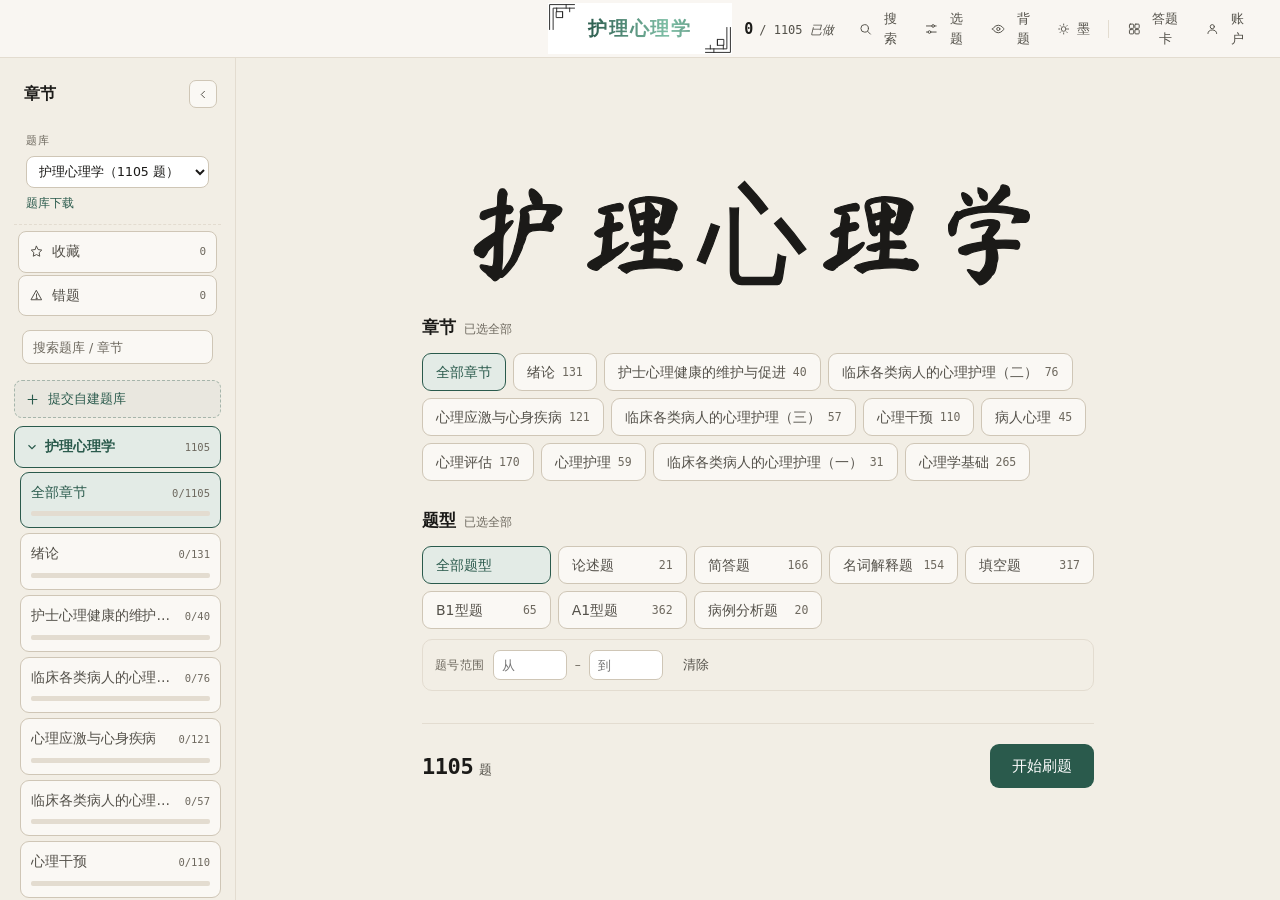
==== commit ca4be4a1: "选择题库移进左侧栏" ====
--- a/docs/index.html
+++ b/docs/index.html
@@ -13,11 +13,6 @@
 <script>window.__WEB_MODE__ = true;</script>
 </head>
 <body data-view="setup">
-<div class="web-bar">
-  <a class="web-brand" href="./">河北医科大学题库刷题</a>
-  <select id="webCourse" title="切换题库"></select>
-  <a class="web-link" href="download.html">题库下载</a>
-</div>
 
 <div class="drill-boot" id="drillBoot">
   <div class="boot-title" id="drillBootText">正在读取题库…</div>
@@ -169,6 +164,11 @@
         <svg viewBox="0 0 24 24" aria-hidden="true"><path d="M14.5 6.5L9 12l5.5 5.5"/></svg>
       </button>
     </div>
+    <div class="rail-pick">
+  <span class="rail-pick-label">题库</span>
+  <select id="webCourse" title="切换题库"></select>
+  <a class="rail-pick-link" href="download.html">题库下载</a>
+</div>
     <div class="rail-jumps">
       <button class="rail-jump" data-kind="star" id="jumpStar">
         <svg viewBox="0 0 24 24" aria-hidden="true"><path d="M12 3.6l2.6 5.3 5.8.8-4.2 4.1 1 5.8-5.2-2.7-5.2 2.7 1-5.8L3.6 9.7l5.8-.8z"/></svg>
--- a/docs/web.css
+++ b/docs/web.css
@@ -1,27 +1,19 @@
-/* 网页版专用：右下角的题库切换条（不影响刷题页本身布局） */
-.web-bar{
-  position:fixed;right:12px;bottom:12px;z-index:60;
-  display:flex;align-items:center;gap:8px;
-  padding:7px 10px;border:1px solid var(--line);border-radius:11px;
-  background:var(--paper);box-shadow:0 8px 24px rgba(20,30,26,.16);
-  font-size:12px;color:var(--ink-2);
+/* 网页版：左侧栏里的题库选择 */
+.rail-pick{
+  display:flex;flex-direction:column;gap:6px;
+  padding:10px 12px 12px;border-bottom:1px dashed var(--line);
 }
-.web-bar .web-brand{
-  font-weight:600;color:var(--ink);text-decoration:none;white-space:nowrap;
-  font-size:12px;letter-spacing:.02em;
+.rail-pick-label{
+  font-size:11px;color:var(--ink-3);letter-spacing:.06em;
 }
-.web-bar .web-brand:hover{color:var(--accent)}
-.web-bar select{
-  height:28px;max-width:180px;border:1px solid var(--line-2);border-radius:7px;
-  background:#fff;color:var(--ink);font:inherit;font-size:12px;padding:0 6px;outline:none;
+.rail-pick select{
+  width:100%;height:32px;box-sizing:border-box;
+  border:1px solid var(--line-2);border-radius:8px;
+  background:#fff;color:var(--ink);font:inherit;font-size:12.5px;
+  padding:0 8px;outline:none;cursor:pointer;
 }
-.web-bar select:focus{border-color:var(--accent)}
-.web-bar .web-link{
-  color:var(--accent);text-decoration:none;white-space:nowrap;font-size:12px;
+.rail-pick select:focus{border-color:var(--accent)}
+.rail-pick-link{
+  font-size:11.5px;color:var(--accent);text-decoration:none;
 }
-.web-bar .web-link:hover{text-decoration:underline}
-@media (max-width:560px){
-  .web-bar{left:8px;right:8px;bottom:8px;justify-content:space-between}
-  .web-bar .web-brand{display:none}
-  .web-bar select{max-width:none;flex:1}
-}
+.rail-pick-link:hover{text-decoration:underline}
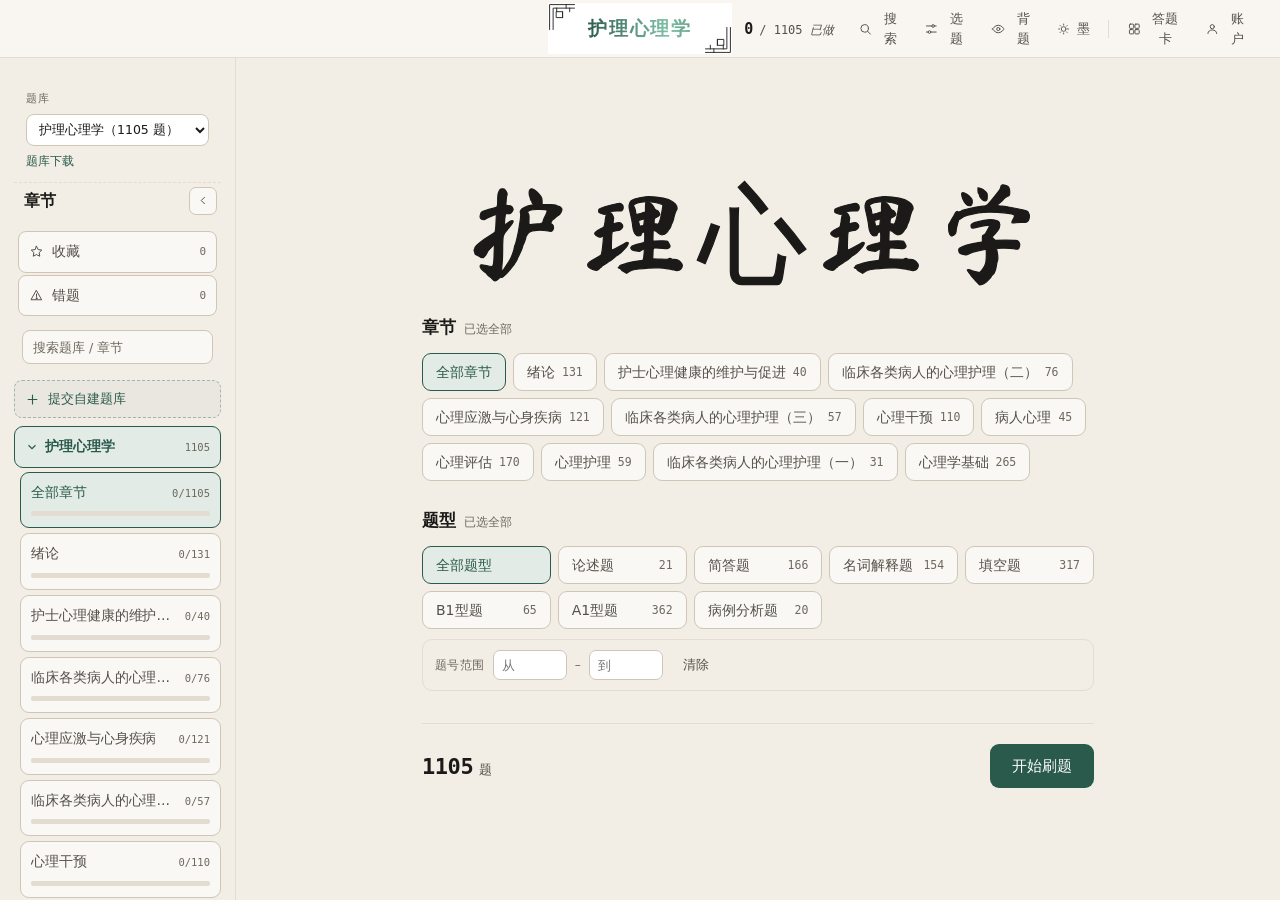
==== commit f7c7f564: "UI 一致性：题库选择移到侧栏顶部、下载页重做、隐藏网页版不适用的按钮" ====
--- a/docs/index.html
+++ b/docs/index.html
@@ -97,6 +97,12 @@
     <p class="auth-sub">用学号注册，昵称自动生成，之后可以改。</p>
     <label class="auth-field"><span>学号</span><input id="authSid" inputmode="numeric" autocomplete="username" placeholder="2401xxxxxxxx"></label>
     <label class="auth-field"><span>密码</span><input id="authPass" type="password" autocomplete="current-password" placeholder="至少 8 位"></label>
+    <label class="auth-field"><span>验证码</span>
+      <span class="auth-cap">
+        <input id="authCap" autocomplete="off" inputmode="text" placeholder="输入右边的字符">
+        <img id="authCapImg" alt="验证码" title="点一下换一张" hidden>
+      </span>
+    </label>
     <p class="auth-msg" id="authMsg"></p>
     <div class="auth-acts">
       <button class="btn btn-primary" id="authLogin">登录</button>
@@ -158,17 +164,17 @@
 
 <div class="layout">
   <aside class="rail" id="rail">
+    <div class="rail-pick">
+      <span class="rail-pick-label">题库</span>
+      <select id="webCourse" title="切换题库"></select>
+      <a class="rail-pick-link" href="download.html">题库下载</a>
+    </div>
     <div class="rail-head">
       <span class="rail-title">章节</span>
       <button class="rail-toggle" id="btnRail" aria-label="折叠侧栏" aria-expanded="true">
         <svg viewBox="0 0 24 24" aria-hidden="true"><path d="M14.5 6.5L9 12l5.5 5.5"/></svg>
       </button>
     </div>
-    <div class="rail-pick">
-  <span class="rail-pick-label">题库</span>
-  <select id="webCourse" title="切换题库"></select>
-  <a class="rail-pick-link" href="download.html">题库下载</a>
-</div>
     <div class="rail-jumps">
       <button class="rail-jump" data-kind="star" id="jumpStar">
         <svg viewBox="0 0 24 24" aria-hidden="true"><path d="M12 3.6l2.6 5.3 5.8.8-4.2 4.1 1 5.8-5.2-2.7-5.2 2.7 1-5.8L3.6 9.7l5.8-.8z"/></svg>
--- a/docs/app.css
+++ b/docs/app.css
@@ -1172,3 +1172,12 @@
 .auth-reset{margin-top:4px}
 .auth-msg[data-kind="ok"]{color:var(--ok)}
 .auth-msg[data-kind="err"]{color:var(--bad)}
+
+/* 登录验证码（沿用 auth-field 的风格） */
+.auth-cap{display:flex;align-items:center;gap:8px}
+.auth-cap input{flex:1;min-width:0}
+.auth-cap img{
+  flex:none;width:136px;height:42px;border-radius:9px;
+  border:1px solid var(--line-2);background:var(--paper-2);cursor:pointer;
+}
+.auth-cap img[hidden]{display:none}
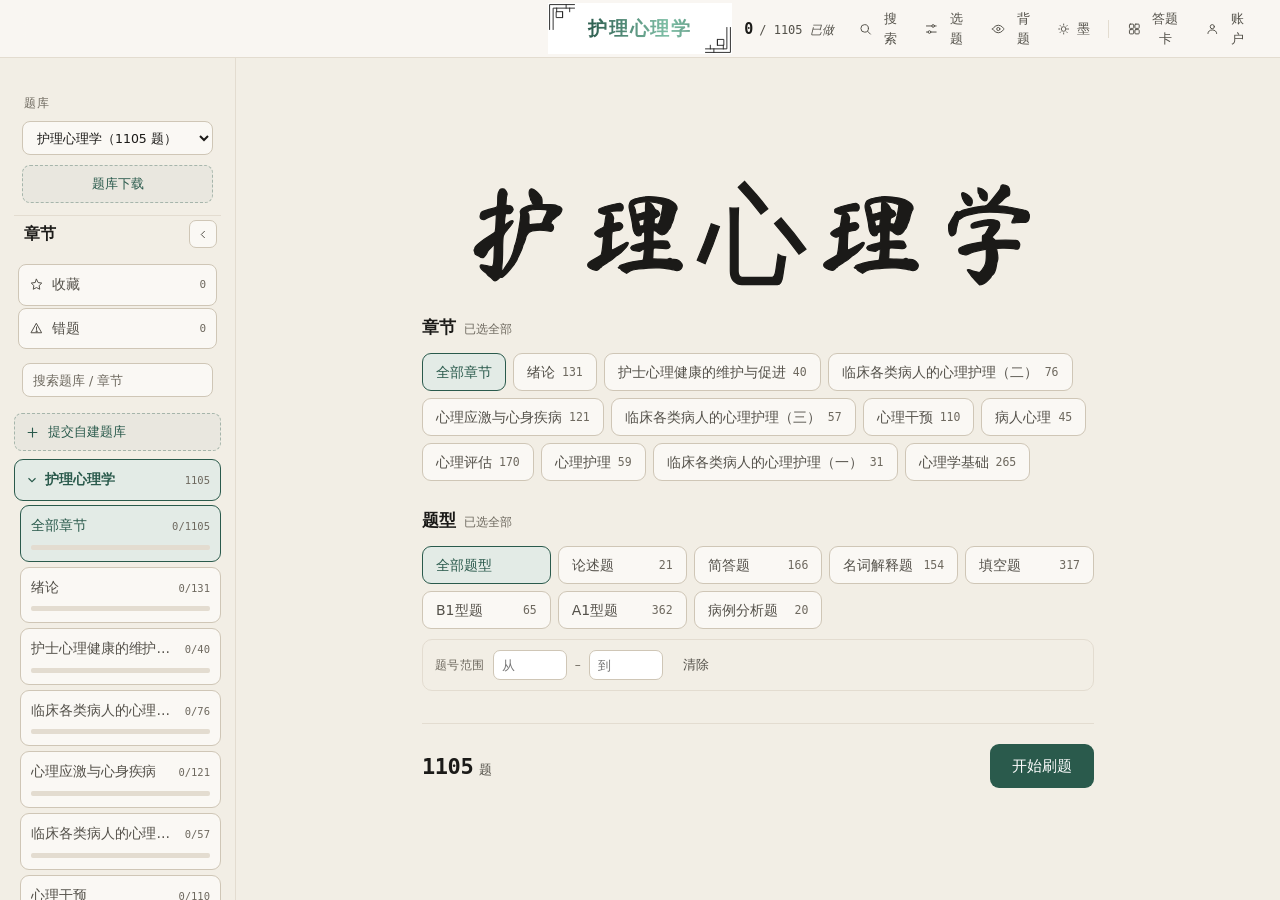
==== commit fc7b370b: "忘记密码改为联系管理员说明，修复弹窗里验证码叠层" ====
--- a/docs/index.html
+++ b/docs/index.html
@@ -97,7 +97,7 @@
     <p class="auth-sub">用学号注册，昵称自动生成，之后可以改。</p>
     <label class="auth-field"><span>学号</span><input id="authSid" inputmode="numeric" autocomplete="username" placeholder="2401xxxxxxxx"></label>
     <label class="auth-field"><span>密码</span><input id="authPass" type="password" autocomplete="current-password" placeholder="至少 8 位"></label>
-    <label class="auth-field"><span>验证码</span>
+    <label class="auth-field" id="authCapField"><span>验证码</span>
       <span class="auth-cap">
         <input id="authCap" autocomplete="off" inputmode="text" placeholder="输入右边的字符">
         <img id="authCapImg" alt="验证码" title="点一下换一张" hidden>
@@ -111,15 +111,10 @@
     <button type="button" class="auth-forgot" id="authForgot">忘记密码？</button>
 
     <div class="auth-reset" id="authReset" hidden>
-      <p class="auth-sub" style="margin:4px 0 10px">输入学号申请验证码，找管理员要验证码后填进来重置。</p>
-      <label class="auth-field"><span>学号</span><input id="resetSid" inputmode="numeric" placeholder="注册时用的学号"></label>
-      <label class="auth-field"><span>验证码</span><input id="resetCode" inputmode="numeric" placeholder="6 位数字"></label>
-      <label class="auth-field"><span>新密码</span><input id="resetPass" type="password" autocomplete="new-password" placeholder="至少 8 位"></label>
-      <div class="auth-acts">
-        <button class="btn btn-ghost" id="resetRequest">申请验证码</button>
-        <button class="btn btn-primary" id="resetApply">重置密码</button>
-      </div>
-      <p class="auth-msg" id="resetMsg"></p>
+      <p class="auth-sub" style="margin:4px 0 14px;line-height:1.8">
+        账号密码由学校题库的账号系统管理。<br>
+        忘记密码的话，加 QQ 群 <b>1047914312</b> 找管理员重置。
+      </p>
       <button type="button" class="auth-forgot" id="resetBack">← 回到登录</button>
     </div>
   </div>
--- a/docs/web.css
+++ b/docs/web.css
@@ -1,19 +1,23 @@
-/* 网页版：左侧栏里的题库选择 */
+/* 网页版：左侧栏顶部的题库选择（与 rail 里其他控件同一套样式） */
 .rail-pick{
-  display:flex;flex-direction:column;gap:6px;
-  padding:10px 12px 12px;border-bottom:1px dashed var(--line);
+  display:flex;flex-direction:column;gap:8px;
+  padding:14px 8px 12px;border-bottom:1px solid var(--line);
 }
 .rail-pick-label{
-  font-size:11px;color:var(--ink-3);letter-spacing:.06em;
+  font-size:12px;color:var(--ink-3);letter-spacing:.06em;padding:0 2px;
 }
 .rail-pick select{
-  width:100%;height:32px;box-sizing:border-box;
-  border:1px solid var(--line-2);border-radius:8px;
-  background:#fff;color:var(--ink);font:inherit;font-size:12.5px;
-  padding:0 8px;outline:none;cursor:pointer;
+  width:100%;height:34px;box-sizing:border-box;
+  padding:0 10px;border-radius:8px;
+  border:1px solid var(--line-2);background:var(--paper);color:var(--ink);
+  font:inherit;font-size:12.5px;outline:none;cursor:pointer;
 }
 .rail-pick select:focus{border-color:var(--accent)}
 .rail-pick-link{
-  font-size:11.5px;color:var(--accent);text-decoration:none;
+  display:flex;align-items:center;justify-content:center;gap:6px;
+  width:100%;box-sizing:border-box;margin-top:2px;
+  padding:8px 10px;border:1px dashed rgba(42,90,76,.35);border-radius:8px;
+  background:rgba(42,90,76,.04);color:var(--accent,#2A5A4C);
+  font-size:12.5px;text-decoration:none;
 }
-.rail-pick-link:hover{text-decoration:underline}
+.rail-pick-link:hover{background:rgba(42,90,76,.09)}
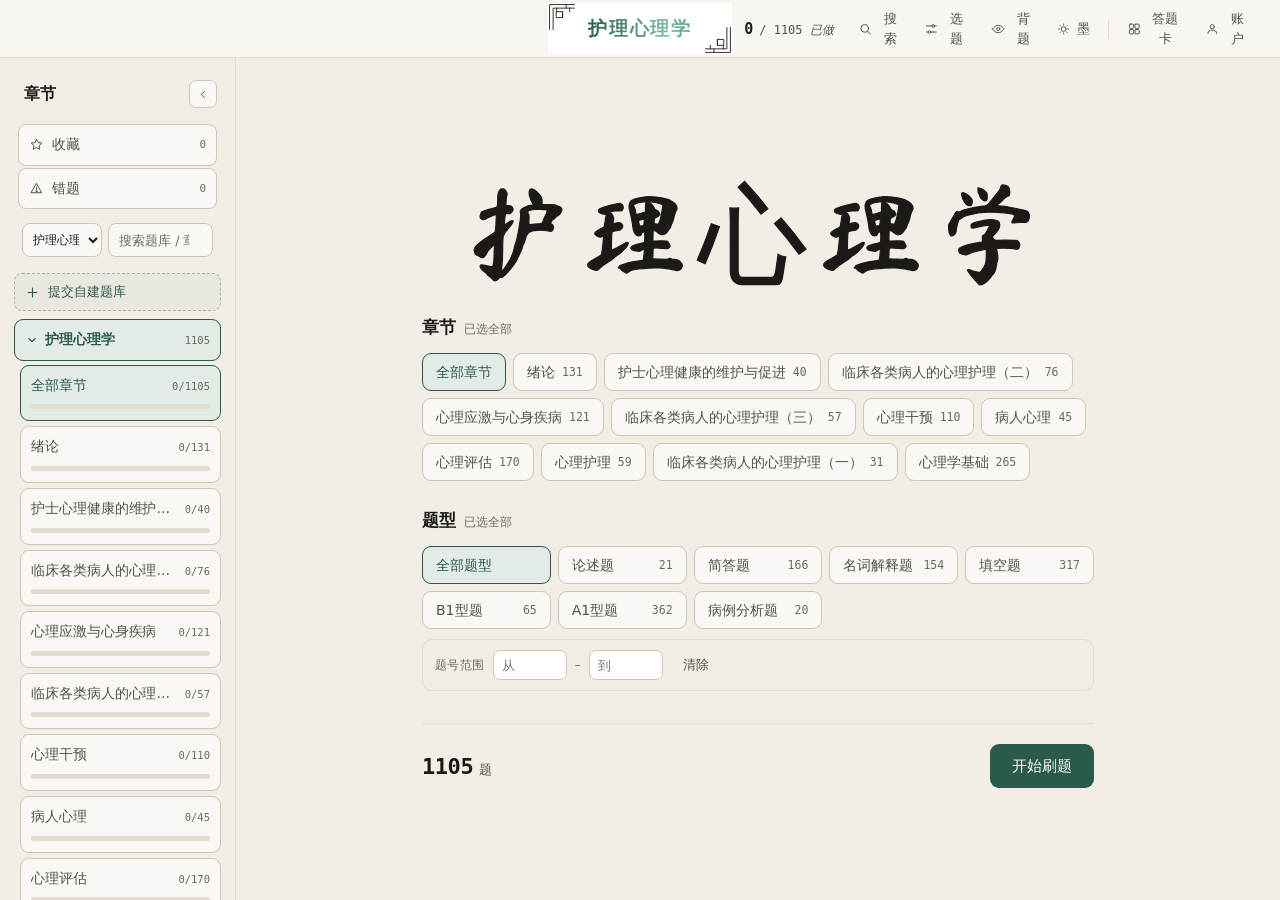
==== commit 6265ddf0: "题库选择并入搜索行，下载链接移到侧栏底部" ====
--- a/docs/index.html
+++ b/docs/index.html
@@ -159,11 +159,6 @@
 
 <div class="layout">
   <aside class="rail" id="rail">
-    <div class="rail-pick">
-      <span class="rail-pick-label">题库</span>
-      <select id="webCourse" title="切换题库"></select>
-      <a class="rail-pick-link" href="download.html">题库下载</a>
-    </div>
     <div class="rail-head">
       <span class="rail-title">章节</span>
       <button class="rail-toggle" id="btnRail" aria-label="折叠侧栏" aria-expanded="true">
@@ -181,10 +176,12 @@
       </button>
     </div>
     <div class="rail-search">
+      <select id="webCourse" title="切换题库"></select>
       <input id="railSearch" type="search" placeholder="搜索题库 / 章节" autocomplete="off">
     </div>
     <div id="railList"></div>
     <div class="rail-foot">
+      <a class="rail-dl" href="download.html">题库下载</a>
       <button id="btnStats" class="rail-stats-btn">
         <svg viewBox="0 0 24 24" aria-hidden="true"><path d="M4 20V10M10 20V4M16 20v-7M22 20H2"/></svg>
         <span>学习统计</span>
--- a/docs/web.css
+++ b/docs/web.css
@@ -1,23 +1,28 @@
-/* 网页版：左侧栏顶部的题库选择（与 rail 里其他控件同一套样式） */
-.rail-pick{
-  display:flex;flex-direction:column;gap:8px;
-  padding:14px 8px 12px;border-bottom:1px solid var(--line);
+/* 网页版：题库选择并进「搜索题库」那一行 */
+.rail-search{
+  display:flex;align-items:center;gap:6px;
+  padding:0 8px 10px;
 }
-.rail-pick-label{
-  font-size:12px;color:var(--ink-3);letter-spacing:.06em;padding:0 2px;
+.rail-search select{
+  flex:0 0 42%;width:42%;height:34px;box-sizing:border-box;
+  padding:0 6px;border-radius:8px;
+  border:1px solid var(--line-2);background:var(--paper);color:var(--ink);
+  font:inherit;font-size:12px;outline:none;cursor:pointer;
 }
-.rail-pick select{
-  width:100%;height:34px;box-sizing:border-box;
-  padding:0 10px;border-radius:8px;
-  border:1px solid var(--line-2);background:var(--paper);color:var(--ink);
-  font:inherit;font-size:12.5px;outline:none;cursor:pointer;
+.rail-search select:focus{border-color:var(--accent)}
+.rail-search input{
+  flex:1 1 auto;min-width:0;width:auto;
 }
-.rail-pick select:focus{border-color:var(--accent)}
-.rail-pick-link{
-  display:flex;align-items:center;justify-content:center;gap:6px;
-  width:100%;box-sizing:border-box;margin-top:2px;
-  padding:8px 10px;border:1px dashed rgba(42,90,76,.35);border-radius:8px;
-  background:rgba(42,90,76,.04);color:var(--accent,#2A5A4C);
-  font-size:12.5px;text-decoration:none;
+
+/* 侧栏底部的题库下载（和 rail-foot 其他按钮同一套观感） */
+.rail-dl{
+  position:relative;display:block;width:100%;box-sizing:border-box;
+  height:46px;line-height:44px;text-align:center;text-decoration:none;
+  font-size:14.5px;letter-spacing:.02em;color:var(--ink-2);
+  border:1px solid var(--line-2);border-radius:9px;background:var(--paper);
 }
-.rail-pick-link:hover{background:rgba(42,90,76,.09)}
+.rail-dl::after{
+  content:"";position:absolute;left:-1px;right:-1px;bottom:-1px;height:4px;
+  background:var(--accent);opacity:.8;border-radius:0 0 9px 9px;
+}
+.rail-dl:hover{color:var(--accent);border-color:var(--accent);background:var(--accent-soft)}
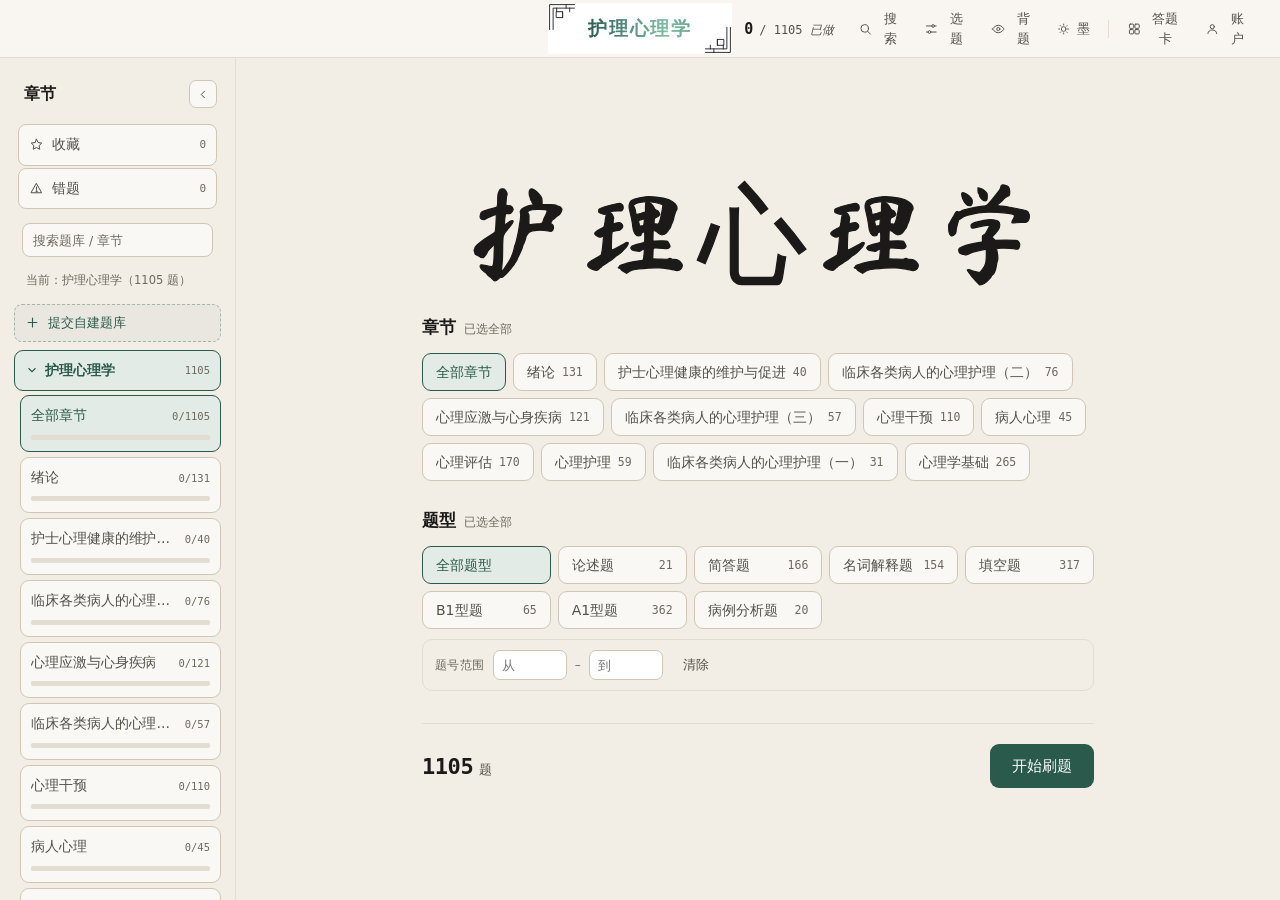
==== commit 6be2ce7a: "题库搜索并入搜索框：输入题库名即可找到并切换" ====
--- a/docs/index.html
+++ b/docs/index.html
@@ -175,8 +175,7 @@
         <span class="t">错题</span><span class="n" id="jumpWrongN">0</span>
       </button>
     </div>
-    <div class="rail-search">
-      <select id="webCourse" title="切换题库"></select>
+    <div class="rail-search" data-web-course="1">
       <input id="railSearch" type="search" placeholder="搜索题库 / 章节" autocomplete="off">
     </div>
     <div id="railList"></div>
--- a/docs/web.css
+++ b/docs/web.css
@@ -1,18 +1,21 @@
-/* 网页版：题库选择并进「搜索题库」那一行 */
-.rail-search{
-  display:flex;align-items:center;gap:6px;
-  padding:0 8px 10px;
+/* 网页版：搜索框下方的题库候选列表 */
+.rail-course-list{
+  margin:0 8px 10px;padding:4px;
+  border:1px solid var(--line);border-radius:10px;
+  background:var(--paper);
+  max-height:260px;overflow:auto;
 }
-.rail-search select{
-  flex:0 0 42%;width:42%;height:34px;box-sizing:border-box;
-  padding:0 6px;border-radius:8px;
-  border:1px solid var(--line-2);background:var(--paper);color:var(--ink);
-  font:inherit;font-size:12px;outline:none;cursor:pointer;
+.rail-course-list[hidden]{display:none}
+.rail-course-item{
+  display:flex;align-items:center;gap:8px;width:100%;box-sizing:border-box;
+  padding:8px 10px;border:0;border-radius:8px;background:transparent;
+  color:var(--ink);font:inherit;font-size:12.5px;text-align:left;cursor:pointer;
 }
-.rail-search select:focus{border-color:var(--accent)}
-.rail-search input{
-  flex:1 1 auto;min-width:0;width:auto;
-}
+.rail-course-item:hover{background:var(--paper-2)}
+.rail-course-item[aria-current="true"]{background:var(--accent-soft);color:var(--accent)}
+.rail-course-item .nm{flex:1;overflow:hidden;text-overflow:ellipsis;white-space:nowrap}
+.rail-course-item .nn{font-family:var(--mono);font-size:11px;color:var(--ink-3);flex:none}
+.rail-course-empty{padding:10px;font-size:12px;color:var(--ink-3);text-align:center}
 
 /* 侧栏底部的题库下载（和 rail-foot 其他按钮同一套观感） */
 .rail-dl{
@@ -26,3 +29,10 @@
   background:var(--accent);opacity:.8;border-radius:0 0 9px 9px;
 }
 .rail-dl:hover{color:var(--accent);border-color:var(--accent);background:var(--accent-soft)}
+
+/* 当前题库提示（搜索框下面一行） */
+.rail-course-cur{
+  padding:0 12px 8px;font-size:11.5px;color:var(--ink-3);
+  overflow:hidden;text-overflow:ellipsis;white-space:nowrap;
+}
+.rail-course-cur[hidden]{display:none}
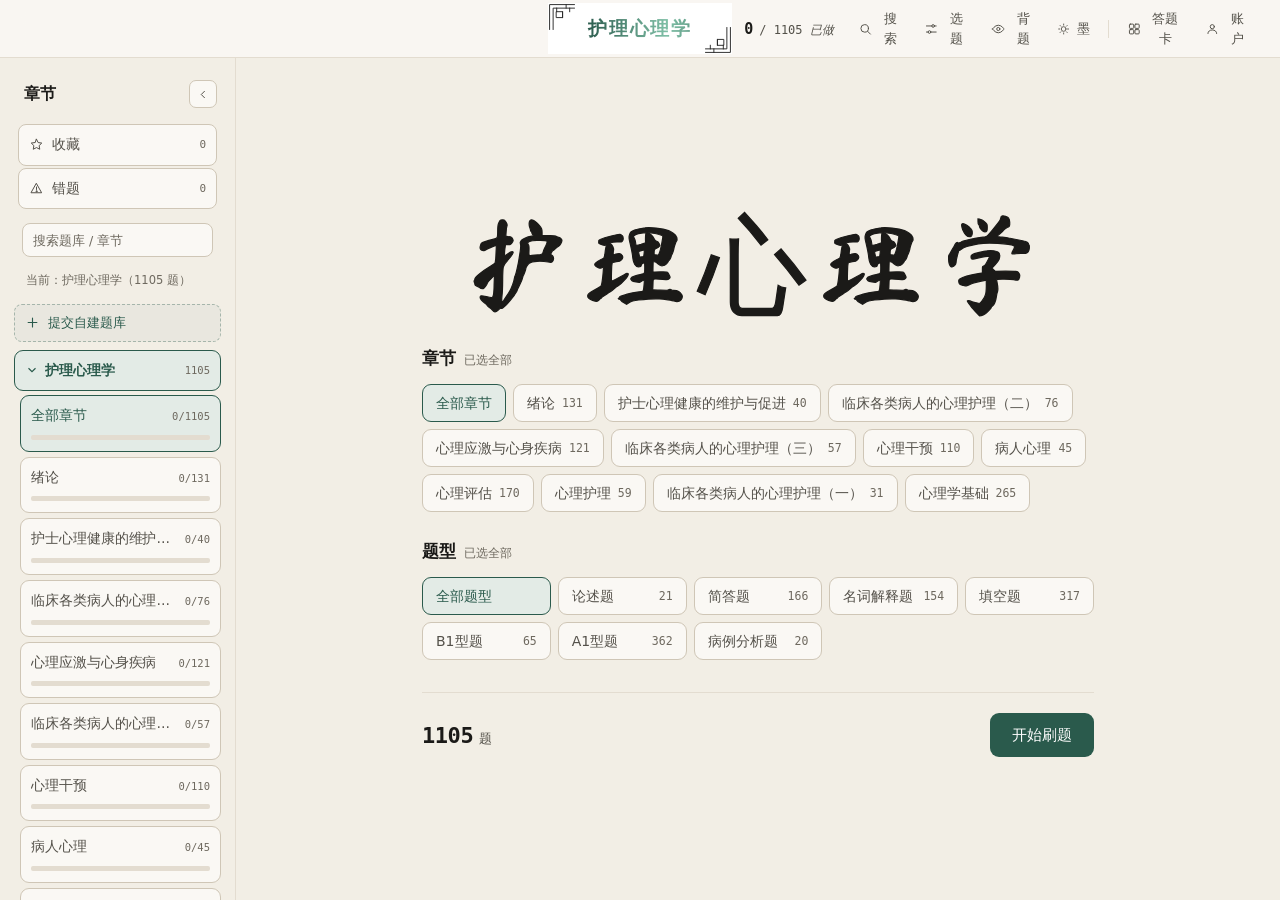
==== commit c82921d0: "去掉题号范围那一行" ====
--- a/docs/index.html
+++ b/docs/index.html
@@ -215,14 +215,6 @@
         <div class="setup-group">
           <div class="setup-label">题型 <span class="hint" id="typeHint">已选全部</span></div>
           <div class="chips chips-grid" id="chipsType"></div>
-        </div>
-
-        <div class="setup-range">
-          <span class="setup-range-label">题号范围</span>
-          <input id="rangeFrom" type="number" min="1" inputmode="numeric" placeholder="从">
-          <span class="setup-range-dash">–</span>
-          <input id="rangeTo" type="number" min="1" inputmode="numeric" placeholder="到">
-          <button type="button" class="mini" id="rangeClear">清除</button>
         </div>
 
         <div class="setup-foot">
--- a/docs/web.css
+++ b/docs/web.css
@@ -36,3 +36,8 @@
   overflow:hidden;text-overflow:ellipsis;white-space:nowrap;
 }
 .rail-course-cur[hidden]{display:none}
+
+.rail-course-hd{
+  padding:6px 10px 8px;font-size:11px;color:var(--ink-3);letter-spacing:.04em;
+  position:sticky;top:0;background:var(--paper);
+}
